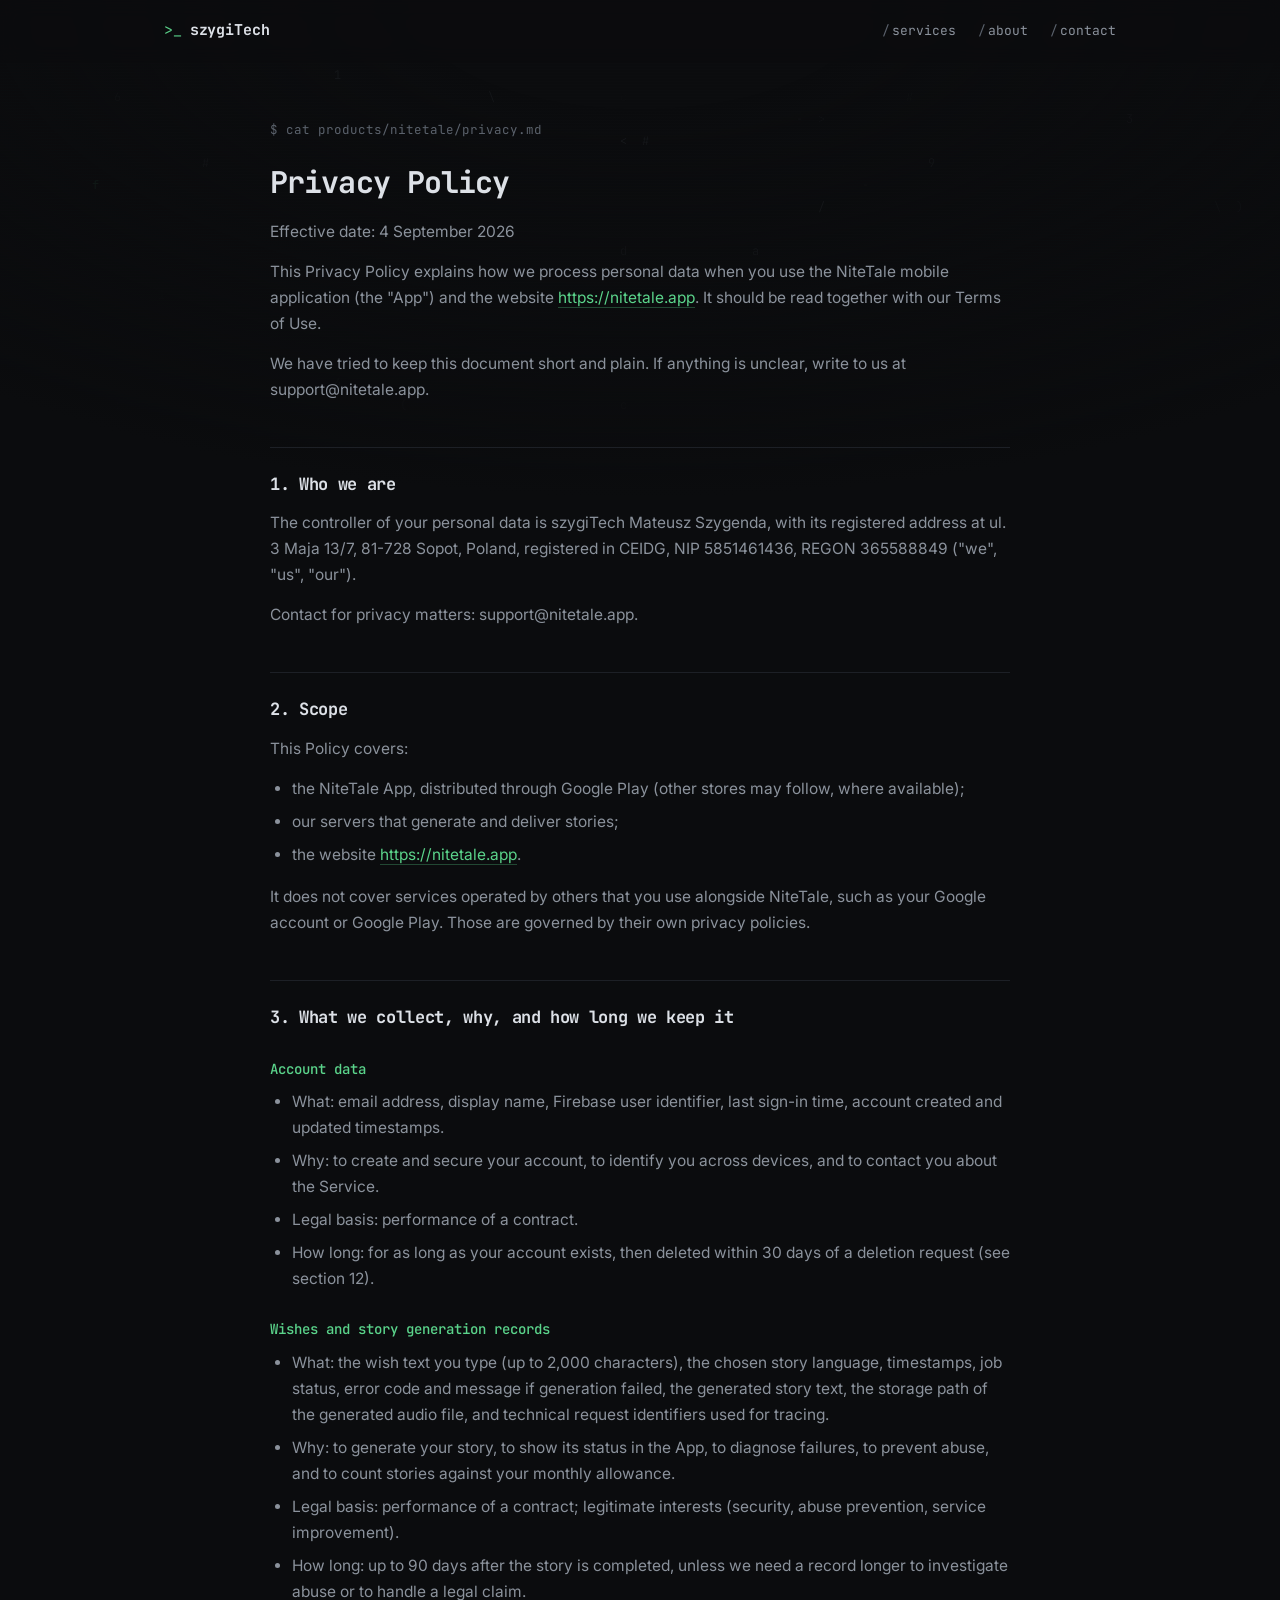
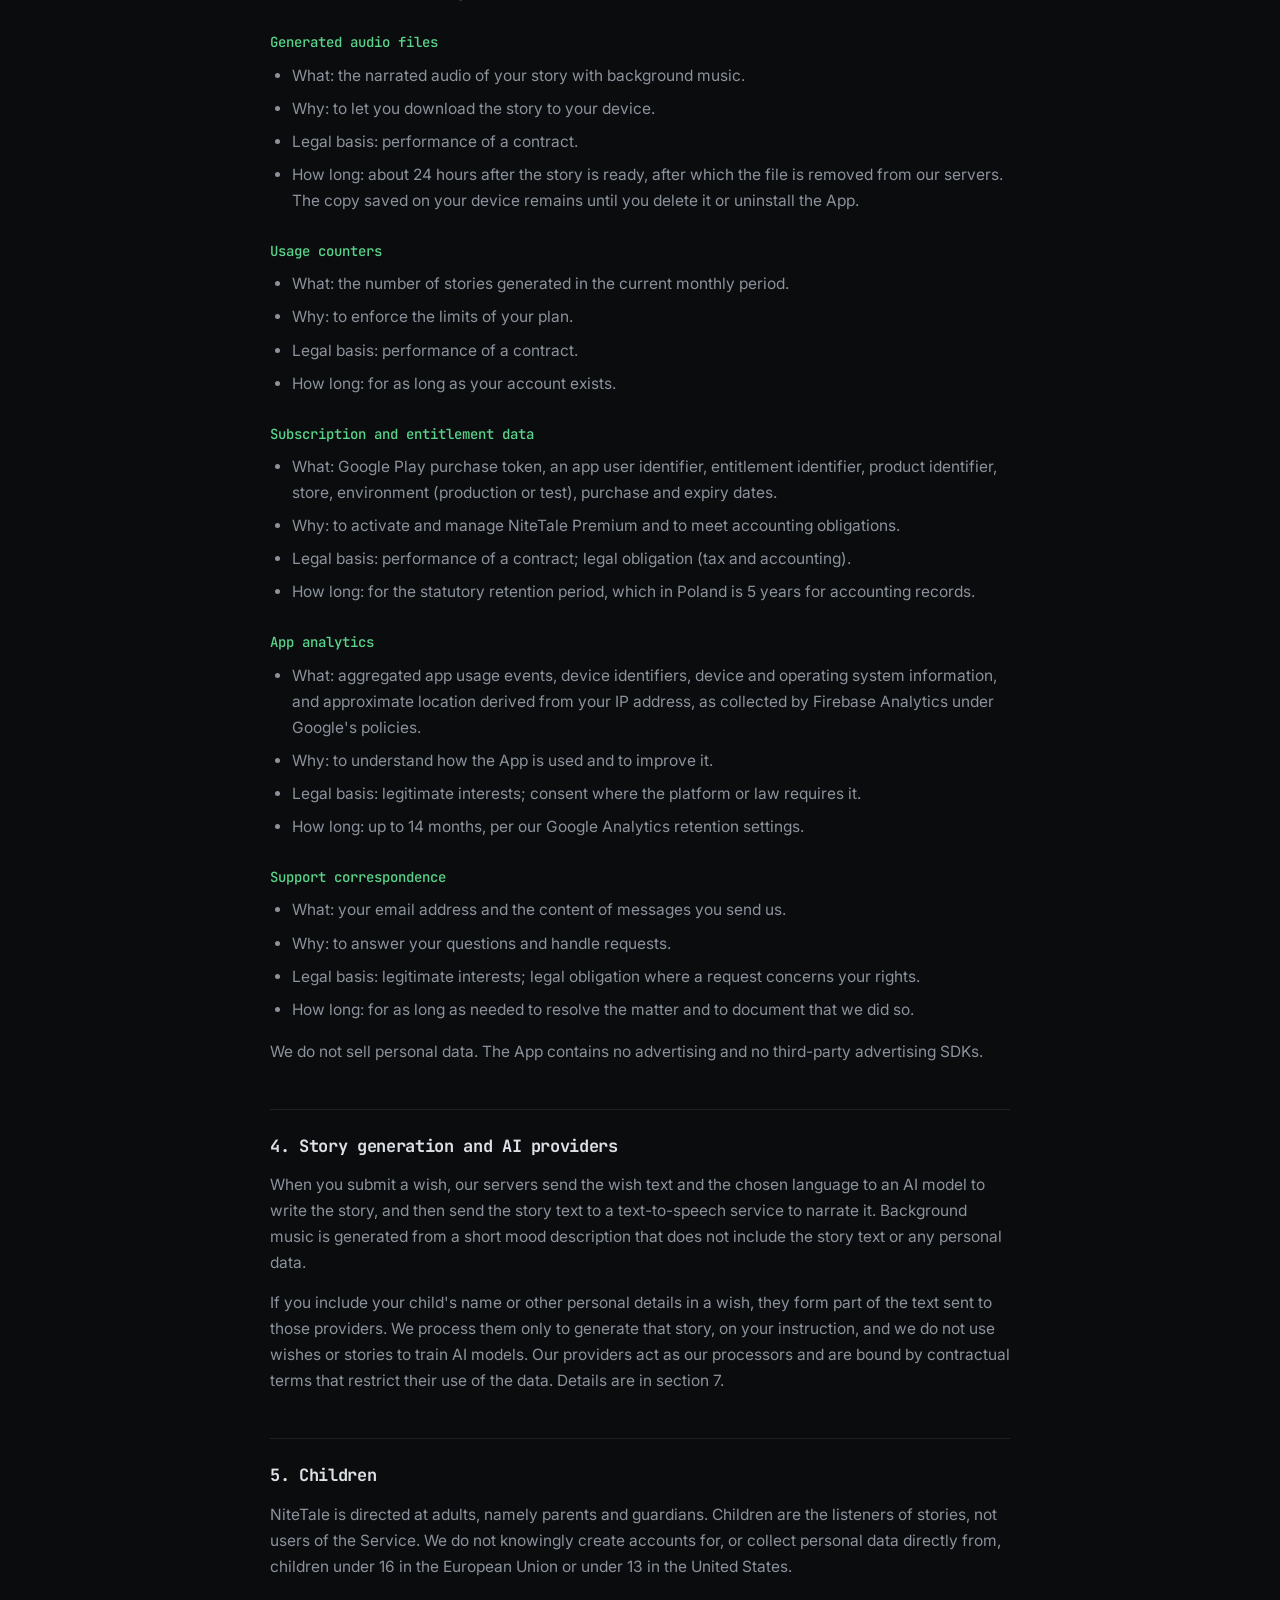
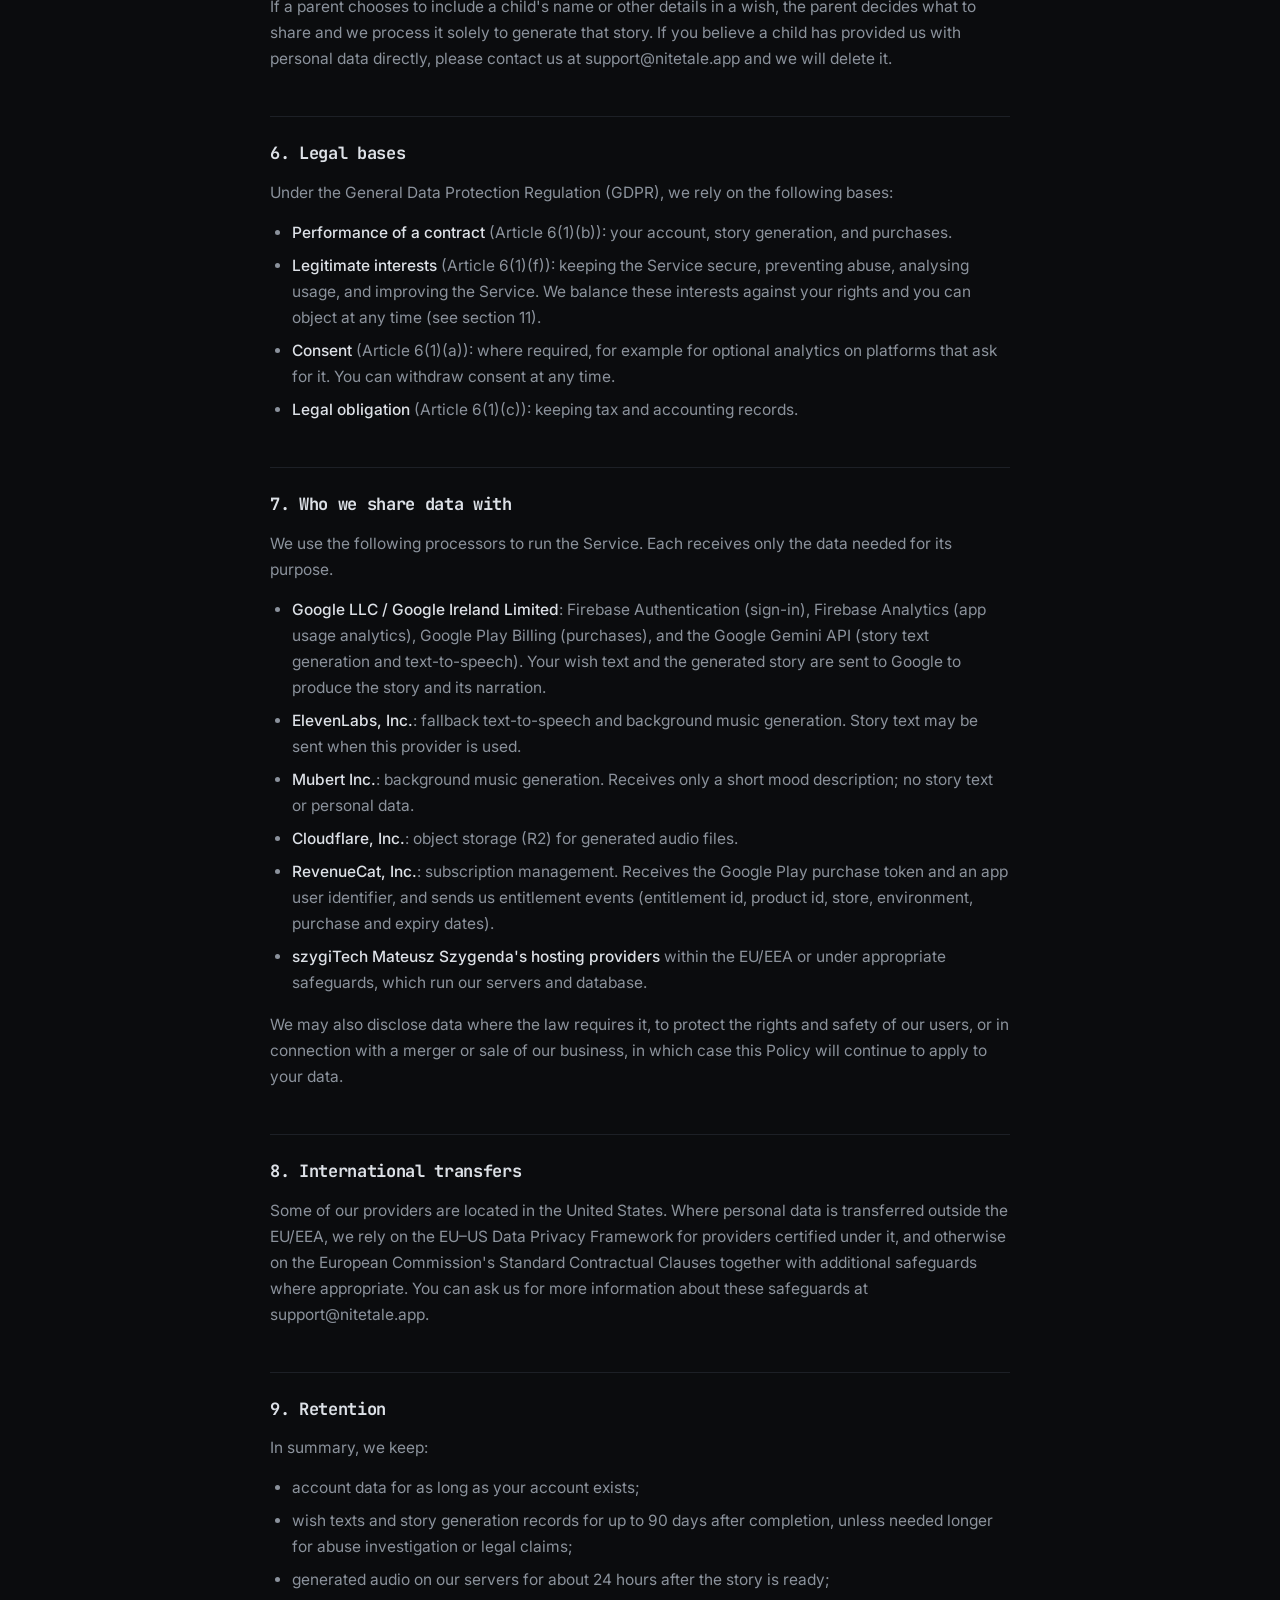
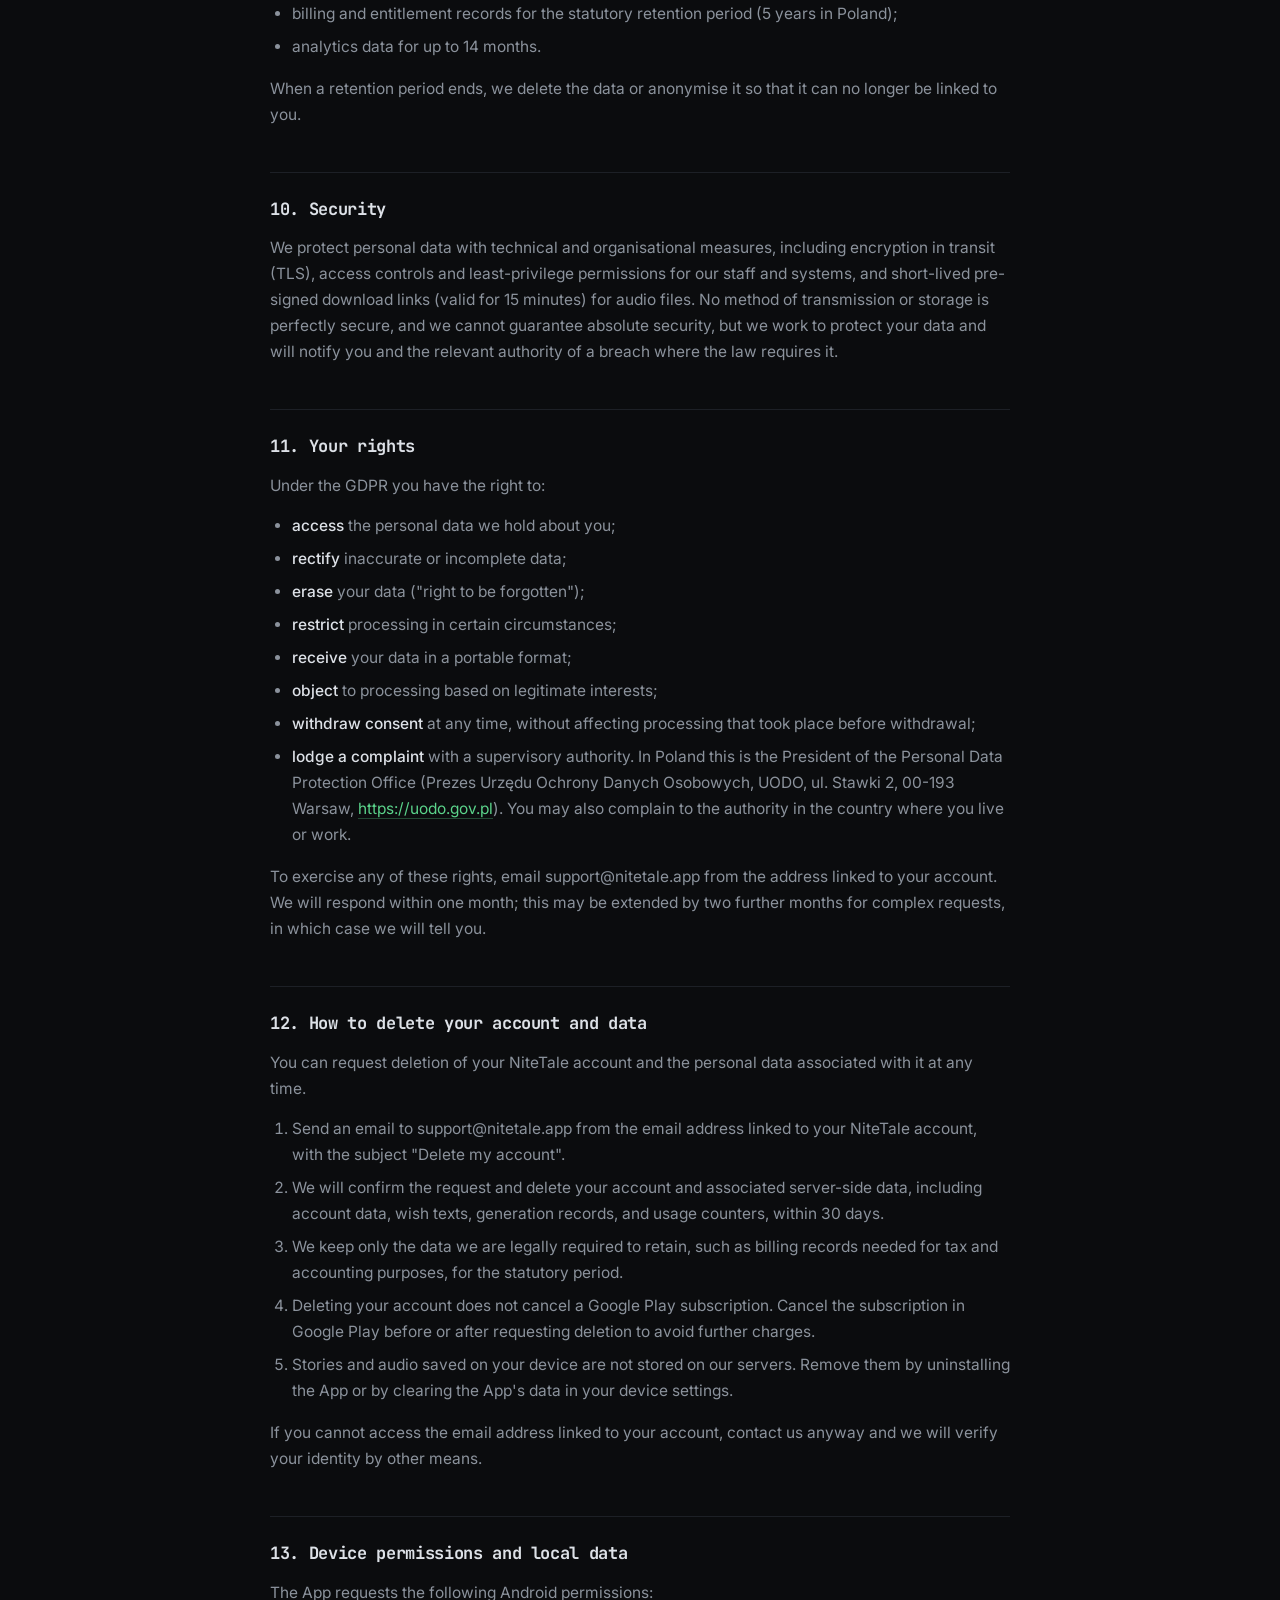
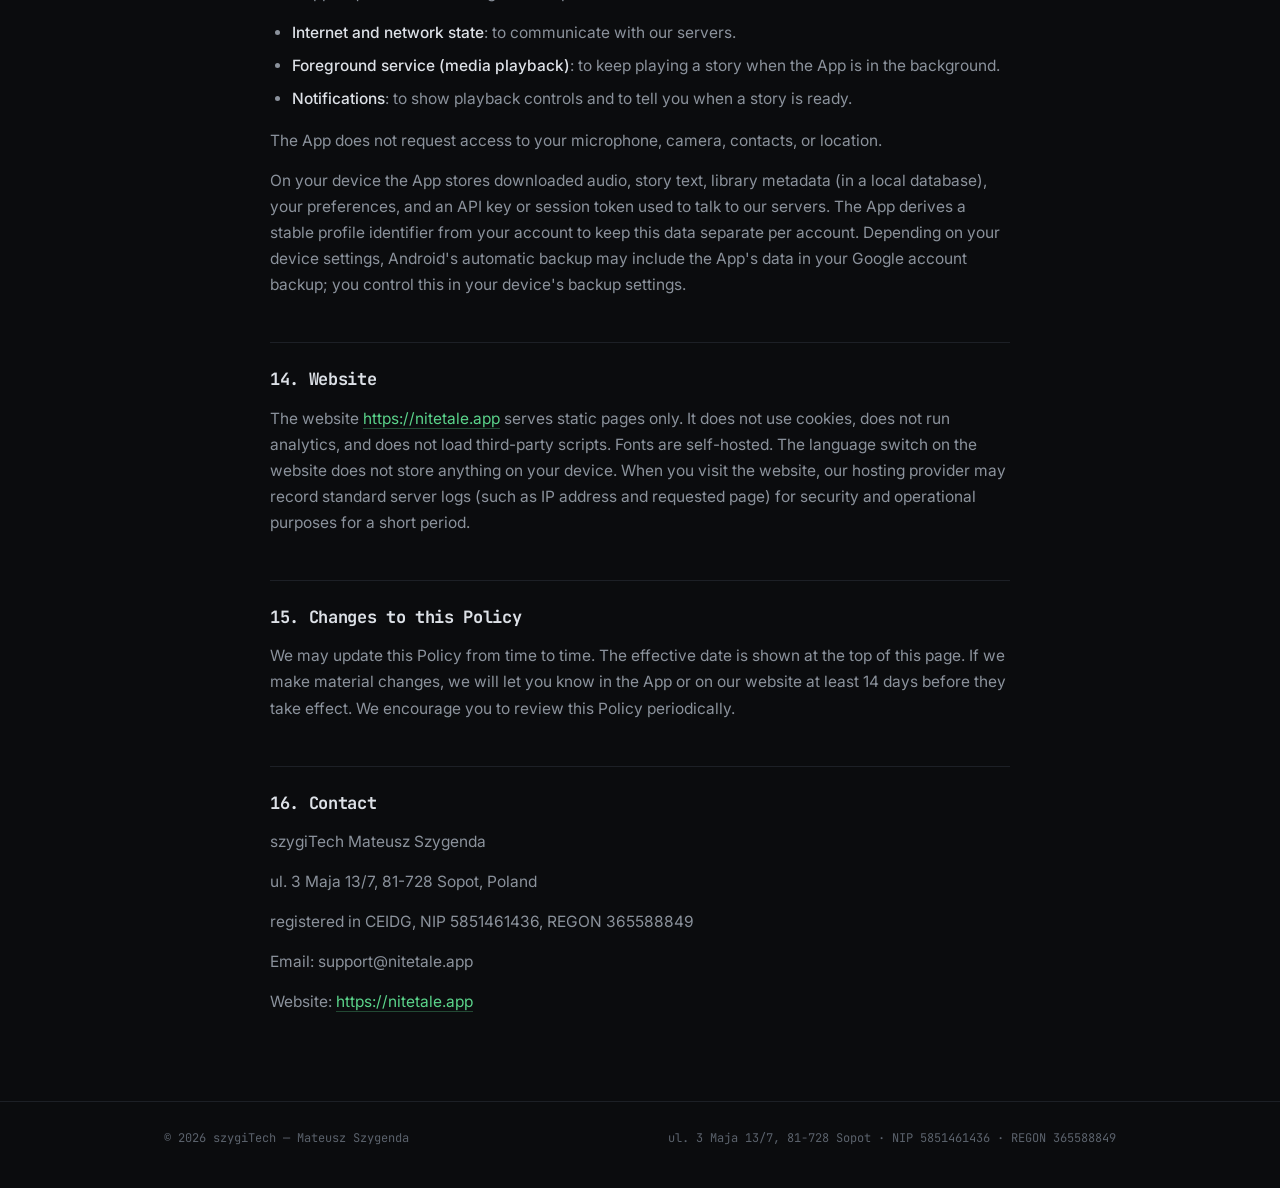
==== products/nitetale/privacy.html @ ff004d7f "Add NiteTale privacy policy page Temporary home for the NiteTale privacy policy while nitetale.app i" ====
<!DOCTYPE html>
<html lang="en">
<head>
<meta charset="utf-8">
<meta name="viewport" content="width=device-width, initial-scale=1">
<title>Privacy Policy — NiteTale</title>
<meta name="description" content="How NiteTale collects, uses, shares, and retains personal data, and how you can exercise your rights or delete your account.">
<meta name="theme-color" content="#0b0c0e">
<meta name="robots" content="noindex">
<link rel="icon" href="data:image/svg+xml,<svg xmlns='http://www.w3.org/2000/svg' viewBox='0 0 100 100'><rect width='100' height='100' rx='20' fill='%230b0c0e'/><text x='24' y='68' font-size='46' font-family='monospace' font-weight='700' fill='%235bd48b'>&gt;_</text></svg>">
<link rel="preconnect" href="https://fonts.googleapis.com">
<link rel="preconnect" href="https://fonts.gstatic.com" crossorigin>
<link href="https://fonts.googleapis.com/css2?family=Inter:wght@400;500;600&family=JetBrains+Mono:wght@400;500;700&display=swap" rel="stylesheet">
<link rel="stylesheet" href="../../assets/style.css">
<style>
  .doc{max-width:74ch;padding:56px 0 72px}
  .doc .lede{font-family:var(--mono);font-size:12.5px;color:var(--dim);margin:0 0 24px}
  .doc h1{font-family:var(--mono);font-size:clamp(24px,3.6vw,30px);letter-spacing:-.03em;margin:0 0 18px;font-weight:700}
  .doc h2{font-family:var(--mono);font-size:17px;letter-spacing:-.02em;font-weight:700;
    margin:44px 0 12px;padding-top:22px;border-top:1px solid var(--line)}
  .doc h3{font-family:var(--mono);font-size:14px;font-weight:500;color:var(--accent);margin:26px 0 8px}
  .doc p{color:var(--muted);margin:0 0 14px}
  .doc ul,.doc ol{color:var(--muted);margin:0 0 16px;padding-left:22px}
  .doc li{margin-bottom:7px}
  .doc strong{color:var(--text);font-weight:500}
  .doc a{color:var(--accent);text-decoration:none;border-bottom:1px solid rgba(91,212,139,.3);word-break:break-word}
  .doc a:hover{border-bottom-color:var(--accent)}
</style>
</head>
<body>

<canvas id="glyphs" aria-hidden="true"></canvas>
<div class="scan" aria-hidden="true"></div>
<div class="fade" aria-hidden="true"></div>

<header id="hdr">
  <div class="wrap bar">
    <a class="logo" href="../../index.html"><i>&gt;_</i>szygiTech</a>
    <nav>
      <a href="../../services/index.html">services</a>
      <a href="../../about/index.html">about</a>
      <a href="../../contact/index.html">contact</a>
    </nav>
  </div>
</header>

<main id="top">
  <section class="wrap doc">
    <p class="lede">$ cat products/nitetale/privacy.md</p>
    <h1>Privacy Policy</h1>
<p>Effective date: 4 September 2026</p>
<p>This Privacy Policy explains how we process personal data when you use the NiteTale mobile application (the "App") and the website <a href="https://nitetale.app">https://nitetale.app</a>. It should be read together with our Terms of Use.</p>
<p>We have tried to keep this document short and plain. If anything is unclear, write to us at support@nitetale.app.</p>
<h2>1. Who we are</h2>
<p>The controller of your personal data is szygiTech Mateusz Szygenda, with its registered address at ul. 3 Maja 13/7, 81-728 Sopot, Poland, registered in CEIDG, NIP 5851461436, REGON 365588849 ("we", "us", "our").</p>
<p>Contact for privacy matters: support@nitetale.app.</p>
<h2>2. Scope</h2>
<p>This Policy covers:</p>
<ul>
  <li>the NiteTale App, distributed through Google Play (other stores may follow, where available);</li>
  <li>our servers that generate and deliver stories;</li>
  <li>the website <a href="https://nitetale.app">https://nitetale.app</a>.</li>
</ul>
<p>It does not cover services operated by others that you use alongside NiteTale, such as your Google account or Google Play. Those are governed by their own privacy policies.</p>
<h2>3. What we collect, why, and how long we keep it</h2>
<h3>Account data</h3>
<ul>
  <li>What: email address, display name, Firebase user identifier, last sign-in time, account created and updated timestamps.</li>
  <li>Why: to create and secure your account, to identify you across devices, and to contact you about the Service.</li>
  <li>Legal basis: performance of a contract.</li>
  <li>How long: for as long as your account exists, then deleted within 30 days of a deletion request (see section 12).</li>
</ul>
<h3>Wishes and story generation records</h3>
<ul>
  <li>What: the wish text you type (up to 2,000 characters), the chosen story language, timestamps, job status, error code and message if generation failed, the generated story text, the storage path of the generated audio file, and technical request identifiers used for tracing.</li>
  <li>Why: to generate your story, to show its status in the App, to diagnose failures, to prevent abuse, and to count stories against your monthly allowance.</li>
  <li>Legal basis: performance of a contract; legitimate interests (security, abuse prevention, service improvement).</li>
  <li>How long: up to 90 days after the story is completed, unless we need a record longer to investigate abuse or to handle a legal claim.</li>
</ul>
<h3>Generated audio files</h3>
<ul>
  <li>What: the narrated audio of your story with background music.</li>
  <li>Why: to let you download the story to your device.</li>
  <li>Legal basis: performance of a contract.</li>
  <li>How long: about 24 hours after the story is ready, after which the file is removed from our servers. The copy saved on your device remains until you delete it or uninstall the App.</li>
</ul>
<h3>Usage counters</h3>
<ul>
  <li>What: the number of stories generated in the current monthly period.</li>
  <li>Why: to enforce the limits of your plan.</li>
  <li>Legal basis: performance of a contract.</li>
  <li>How long: for as long as your account exists.</li>
</ul>
<h3>Subscription and entitlement data</h3>
<ul>
  <li>What: Google Play purchase token, an app user identifier, entitlement identifier, product identifier, store, environment (production or test), purchase and expiry dates.</li>
  <li>Why: to activate and manage NiteTale Premium and to meet accounting obligations.</li>
  <li>Legal basis: performance of a contract; legal obligation (tax and accounting).</li>
  <li>How long: for the statutory retention period, which in Poland is 5 years for accounting records.</li>
</ul>
<h3>App analytics</h3>
<ul>
  <li>What: aggregated app usage events, device identifiers, device and operating system information, and approximate location derived from your IP address, as collected by Firebase Analytics under Google's policies.</li>
  <li>Why: to understand how the App is used and to improve it.</li>
  <li>Legal basis: legitimate interests; consent where the platform or law requires it.</li>
  <li>How long: up to 14 months, per our Google Analytics retention settings.</li>
</ul>
<h3>Support correspondence</h3>
<ul>
  <li>What: your email address and the content of messages you send us.</li>
  <li>Why: to answer your questions and handle requests.</li>
  <li>Legal basis: legitimate interests; legal obligation where a request concerns your rights.</li>
  <li>How long: for as long as needed to resolve the matter and to document that we did so.</li>
</ul>
<p>We do not sell personal data. The App contains no advertising and no third-party advertising SDKs.</p>
<h2>4. Story generation and AI providers</h2>
<p>When you submit a wish, our servers send the wish text and the chosen language to an AI model to write the story, and then send the story text to a text-to-speech service to narrate it. Background music is generated from a short mood description that does not include the story text or any personal data.</p>
<p>If you include your child's name or other personal details in a wish, they form part of the text sent to those providers. We process them only to generate that story, on your instruction, and we do not use wishes or stories to train AI models. Our providers act as our processors and are bound by contractual terms that restrict their use of the data. Details are in section 7.</p>
<h2>5. Children</h2>
<p>NiteTale is directed at adults, namely parents and guardians. Children are the listeners of stories, not users of the Service. We do not knowingly create accounts for, or collect personal data directly from, children under 16 in the European Union or under 13 in the United States.</p>
<p>If a parent chooses to include a child's name or other details in a wish, the parent decides what to share and we process it solely to generate that story. If you believe a child has provided us with personal data directly, please contact us at support@nitetale.app and we will delete it.</p>
<h2>6. Legal bases</h2>
<p>Under the General Data Protection Regulation (GDPR), we rely on the following bases:</p>
<ul>
  <li><strong>Performance of a contract</strong> (Article 6(1)(b)): your account, story generation, and purchases.</li>
  <li><strong>Legitimate interests</strong> (Article 6(1)(f)): keeping the Service secure, preventing abuse, analysing usage, and improving the Service. We balance these interests against your rights and you can object at any time (see section 11).</li>
  <li><strong>Consent</strong> (Article 6(1)(a)): where required, for example for optional analytics on platforms that ask for it. You can withdraw consent at any time.</li>
  <li><strong>Legal obligation</strong> (Article 6(1)(c)): keeping tax and accounting records.</li>
</ul>
<h2>7. Who we share data with</h2>
<p>We use the following processors to run the Service. Each receives only the data needed for its purpose.</p>
<ul>
  <li><strong>Google LLC / Google Ireland Limited</strong>: Firebase Authentication (sign-in), Firebase Analytics (app usage analytics), Google Play Billing (purchases), and the Google Gemini API (story text generation and text-to-speech). Your wish text and the generated story are sent to Google to produce the story and its narration.</li>
  <li><strong>ElevenLabs, Inc.</strong>: fallback text-to-speech and background music generation. Story text may be sent when this provider is used.</li>
  <li><strong>Mubert Inc.</strong>: background music generation. Receives only a short mood description; no story text or personal data.</li>
  <li><strong>Cloudflare, Inc.</strong>: object storage (R2) for generated audio files.</li>
  <li><strong>RevenueCat, Inc.</strong>: subscription management. Receives the Google Play purchase token and an app user identifier, and sends us entitlement events (entitlement id, product id, store, environment, purchase and expiry dates).</li>
  <li><strong>szygiTech Mateusz Szygenda's hosting providers</strong> within the EU/EEA or under appropriate safeguards, which run our servers and database.</li>
</ul>
<p>We may also disclose data where the law requires it, to protect the rights and safety of our users, or in connection with a merger or sale of our business, in which case this Policy will continue to apply to your data.</p>
<h2>8. International transfers</h2>
<p>Some of our providers are located in the United States. Where personal data is transferred outside the EU/EEA, we rely on the EU–US Data Privacy Framework for providers certified under it, and otherwise on the European Commission's Standard Contractual Clauses together with additional safeguards where appropriate. You can ask us for more information about these safeguards at support@nitetale.app.</p>
<h2>9. Retention</h2>
<p>In summary, we keep:</p>
<ul>
  <li>account data for as long as your account exists;</li>
  <li>wish texts and story generation records for up to 90 days after completion, unless needed longer for abuse investigation or legal claims;</li>
  <li>generated audio on our servers for about 24 hours after the story is ready;</li>
  <li>billing and entitlement records for the statutory retention period (5 years in Poland);</li>
  <li>analytics data for up to 14 months.</li>
</ul>
<p>When a retention period ends, we delete the data or anonymise it so that it can no longer be linked to you.</p>
<h2>10. Security</h2>
<p>We protect personal data with technical and organisational measures, including encryption in transit (TLS), access controls and least-privilege permissions for our staff and systems, and short-lived pre-signed download links (valid for 15 minutes) for audio files. No method of transmission or storage is perfectly secure, and we cannot guarantee absolute security, but we work to protect your data and will notify you and the relevant authority of a breach where the law requires it.</p>
<h2>11. Your rights</h2>
<p>Under the GDPR you have the right to:</p>
<ul>
  <li><strong>access</strong> the personal data we hold about you;</li>
  <li><strong>rectify</strong> inaccurate or incomplete data;</li>
  <li><strong>erase</strong> your data ("right to be forgotten");</li>
  <li><strong>restrict</strong> processing in certain circumstances;</li>
  <li><strong>receive</strong> your data in a portable format;</li>
  <li><strong>object</strong> to processing based on legitimate interests;</li>
  <li><strong>withdraw consent</strong> at any time, without affecting processing that took place before withdrawal;</li>
  <li><strong>lodge a complaint</strong> with a supervisory authority. In Poland this is the President of the Personal Data Protection Office (Prezes Urzędu Ochrony Danych Osobowych, UODO, ul. Stawki 2, 00-193 Warsaw, <a href="https://uodo.gov.pl">https://uodo.gov.pl</a>). You may also complain to the authority in the country where you live or work.</li>
</ul>
<p>To exercise any of these rights, email support@nitetale.app from the address linked to your account. We will respond within one month; this may be extended by two further months for complex requests, in which case we will tell you.</p>
<h2>12. How to delete your account and data</h2>
<p>You can request deletion of your NiteTale account and the personal data associated with it at any time.</p>
<ol>
  <li>Send an email to support@nitetale.app from the email address linked to your NiteTale account, with the subject "Delete my account".</li>
  <li>We will confirm the request and delete your account and associated server-side data, including account data, wish texts, generation records, and usage counters, within 30 days.</li>
  <li>We keep only the data we are legally required to retain, such as billing records needed for tax and accounting purposes, for the statutory period.</li>
  <li>Deleting your account does not cancel a Google Play subscription. Cancel the subscription in Google Play before or after requesting deletion to avoid further charges.</li>
  <li>Stories and audio saved on your device are not stored on our servers. Remove them by uninstalling the App or by clearing the App's data in your device settings.</li>
</ol>
<p>If you cannot access the email address linked to your account, contact us anyway and we will verify your identity by other means.</p>
<h2>13. Device permissions and local data</h2>
<p>The App requests the following Android permissions:</p>
<ul>
  <li><strong>Internet and network state</strong>: to communicate with our servers.</li>
  <li><strong>Foreground service (media playback)</strong>: to keep playing a story when the App is in the background.</li>
  <li><strong>Notifications</strong>: to show playback controls and to tell you when a story is ready.</li>
</ul>
<p>The App does not request access to your microphone, camera, contacts, or location.</p>
<p>On your device the App stores downloaded audio, story text, library metadata (in a local database), your preferences, and an API key or session token used to talk to our servers. The App derives a stable profile identifier from your account to keep this data separate per account. Depending on your device settings, Android's automatic backup may include the App's data in your Google account backup; you control this in your device's backup settings.</p>
<h2>14. Website</h2>
<p>The website <a href="https://nitetale.app">https://nitetale.app</a> serves static pages only. It does not use cookies, does not run analytics, and does not load third-party scripts. Fonts are self-hosted. The language switch on the website does not store anything on your device. When you visit the website, our hosting provider may record standard server logs (such as IP address and requested page) for security and operational purposes for a short period.</p>
<h2>15. Changes to this Policy</h2>
<p>We may update this Policy from time to time. The effective date is shown at the top of this page. If we make material changes, we will let you know in the App or on our website at least 14 days before they take effect. We encourage you to review this Policy periodically.</p>
<h2>16. Contact</h2>
<p>szygiTech Mateusz Szygenda</p>
<p>ul. 3 Maja 13/7, 81-728 Sopot, Poland</p>
<p>registered in CEIDG, NIP 5851461436, REGON 365588849</p>
<p>Email: support@nitetale.app</p>
<p>Website: <a href="https://nitetale.app">https://nitetale.app</a></p>
  </section>
</main>

<footer>
  <div class="wrap foot">
    <p>© <span id="yr">2026</span> szygiTech — Mateusz Szygenda</p>
    <p>ul. 3 Maja 13/7, 81-728 Sopot · NIP 5851461436 · REGON 365588849</p>
  </div>
</footer>

<script src="../../assets/app.js"></script>
</body>
</html>
---- assets/style.css ----
:root{
  --bg:#0b0c0e;
  --surface:#0f1114;
  --surface2:#131519;
  --line:#1d2026;
  --line2:#262a31;
  --text:#dde1e7;
  --muted:#8b929c;
  --dim:#5b626c;
  --accent:#5bd48b;
  --accent-dim:rgba(91,212,139,.16);
  --mono:"JetBrains Mono",ui-monospace,SFMono-Regular,Menlo,Consolas,monospace;
  --sans:"Inter",-apple-system,BlinkMacSystemFont,"Segoe UI",Roboto,Helvetica,Arial,sans-serif;
  --maxw:1000px;
  --r:10px;
}
*{box-sizing:border-box}
html{scroll-behavior:smooth}
body{
  margin:0;background:var(--bg);color:var(--text);
  font-family:var(--sans);font-size:15.5px;line-height:1.68;
  -webkit-font-smoothing:antialiased;overflow-x:hidden;
}
::selection{background:var(--accent-dim);color:#fff}

/* ---------------- background ---------------- */
#glyphs{position:fixed;inset:0;width:100%;height:100%;z-index:0;pointer-events:none;opacity:.9}
.scan{
  position:fixed;inset:0;z-index:0;pointer-events:none;opacity:.5;
  background:repeating-linear-gradient(180deg,rgba(255,255,255,.014) 0 1px,transparent 1px 3px);
  animation:scan 9s linear infinite;
}
@keyframes scan{to{transform:translateY(3px)}}
.fade{
  position:fixed;inset:0;z-index:0;pointer-events:none;
  background:radial-gradient(90% 60% at 50% 0%,transparent 20%,var(--bg) 92%);
}

.wrap{position:relative;z-index:1;max-width:var(--maxw);margin:0 auto;padding:0 24px}

/* ---------------- header ---------------- */
header{position:sticky;top:0;z-index:20;background:rgba(11,12,14,.82);backdrop-filter:blur(10px);
  border-bottom:1px solid transparent;transition:border-color .25s}
header.stuck{border-bottom-color:var(--line)}
.bar{display:flex;align-items:center;justify-content:space-between;height:62px;gap:16px}
.logo{font-family:var(--mono);font-size:15px;font-weight:700;letter-spacing:-.01em;
  text-decoration:none;color:var(--text);display:flex;align-items:center;gap:8px}
.logo i{color:var(--accent);font-style:normal;font-weight:400}
nav{display:flex;gap:22px;font-family:var(--mono);font-size:13px}
nav a{color:var(--muted);text-decoration:none;transition:color .18s}
nav a::before{content:"/";color:var(--dim);margin-right:2px}
nav a:hover{color:var(--text)}
nav a[aria-current="page"]{color:var(--text)}
nav a[aria-current="page"]::before{color:var(--accent)}
@media(max-width:680px){
  .bar{height:auto;padding:12px 0;flex-direction:column;align-items:flex-start;gap:8px}
  nav{gap:16px;font-size:12.5px}
}

/* ---------------- hero ---------------- */
.hero{display:grid;grid-template-columns:1fr 1fr;gap:48px;align-items:center;padding:86px 0 76px}
@media(max-width:880px){.hero{grid-template-columns:1fr;gap:38px;padding:60px 0 56px}}
.kicker{font-family:var(--mono);font-size:12.5px;color:var(--dim);letter-spacing:.06em;margin:0 0 18px}
.kicker b{color:var(--accent);font-weight:400}
h1{font-family:var(--mono);font-size:clamp(28px,4.4vw,40px);line-height:1.22;letter-spacing:-.03em;
  font-weight:700;margin:0 0 18px}
h1 .m{color:var(--dim);font-weight:400}
.lead{color:var(--muted);margin:0 0 30px;max-width:46ch}
.cta{display:flex;flex-wrap:wrap;gap:10px;font-family:var(--mono);font-size:13.5px}
.btn{display:inline-flex;align-items:center;gap:8px;padding:11px 17px;border-radius:8px;
  text-decoration:none;border:1px solid var(--line2);color:var(--text);background:var(--surface2);
  transition:border-color .2s,background .2s,color .2s}
.btn:hover{border-color:var(--dim);background:#171a1f}
.btn.key{border-color:rgba(91,212,139,.35);color:var(--accent)}
.btn.key:hover{background:var(--accent-dim);border-color:rgba(91,212,139,.55)}

/* ---------------- terminal ---------------- */
.term{border:1px solid var(--line);border-radius:var(--r);background:var(--surface);
  box-shadow:0 20px 50px -30px rgba(0,0,0,.9);overflow:hidden}
.term .tb{display:flex;align-items:center;gap:7px;padding:11px 14px;border-bottom:1px solid var(--line);
  background:var(--surface2)}
.term .tb i{width:9px;height:9px;border-radius:50%;background:#2a2f36;display:block}
.term .tb span{font-family:var(--mono);font-size:11.5px;color:var(--dim);margin-left:8px}
.term .body{padding:18px 18px 20px;font-family:var(--mono);font-size:13.2px;line-height:1.95;min-height:212px}
.term .body .l{white-space:pre-wrap;word-break:break-word}
.term .ps{color:var(--accent)}
.term .cmd{color:var(--text)}
.term .out{color:var(--muted)}
.term .out::before{content:"  "}
.caret{display:inline-block;width:7px;height:14px;background:var(--accent);vertical-align:-2px;
  margin-left:2px;animation:blink 1.1s step-end infinite}
@keyframes blink{50%{opacity:0}}

/* ---------------- sections ---------------- */
section{padding:64px 0;border-top:1px solid var(--line)}
section:first-of-type{border-top:0}
.page{padding-top:76px}
@media(max-width:880px){.page{padding-top:52px}}
/* sticky header is 62px tall - keep anchored sections clear of it */
[id]{scroll-margin-top:84px}
.shead{font-family:var(--mono);font-size:13px;color:var(--dim);margin:0 0 8px}
.shead b{color:var(--accent);font-weight:400;margin-right:8px}
.shead span{color:var(--text);font-weight:500}
h2{font-family:var(--mono);font-size:clamp(20px,3vw,25px);letter-spacing:-.025em;margin:0 0 12px;font-weight:700}
.sub{color:var(--muted);max-width:60ch;margin:0 0 34px}

.rows{border:1px solid var(--line);border-radius:var(--r);overflow:hidden;background:var(--surface)}
.row{display:grid;grid-template-columns:52px 1fr;gap:0 18px;padding:22px 22px;border-bottom:1px solid var(--line);
  transition:background .2s}
.row:last-child{border-bottom:0}
.row:hover{background:var(--surface2)}
.row .n{font-family:var(--mono);font-size:12.5px;color:var(--dim);padding-top:3px}
.row h3{font-family:var(--mono);font-size:15px;margin:0 0 6px;font-weight:500;letter-spacing:-.01em}
.row:hover h3{color:var(--accent)}
.row p{margin:0;color:var(--muted);font-size:14.6px;max-width:62ch}


.split{display:grid;grid-template-columns:1.15fr .85fr;gap:44px;align-items:start}
@media(max-width:820px){.split{grid-template-columns:1fr;gap:30px}}
.meta{border:1px solid var(--line);border-radius:var(--r);background:var(--surface);
  font-family:var(--mono);font-size:12.8px}
.meta div{display:flex;justify-content:space-between;gap:16px;padding:13px 18px;border-bottom:1px solid var(--line)}
.meta div:last-child{border-bottom:0}
.meta i{color:var(--dim);font-style:normal}
.meta b{font-weight:400;text-align:right;color:var(--text)}

/* ---------------- contact ---------------- */
.contact .box{border:1px solid var(--line);border-radius:var(--r);background:var(--surface);
  padding:34px 30px;text-align:center}
.mail{font-family:var(--mono);font-size:clamp(17px,3.2vw,23px);color:var(--text);text-decoration:none;
  letter-spacing:-.015em;display:inline-block;margin:4px 0 10px;
  border-bottom:1px solid var(--line2);padding-bottom:4px;transition:color .2s,border-color .2s}
.mail:hover{color:var(--accent);border-color:rgba(91,212,139,.5)}
.contact p.note{font-family:var(--mono);font-size:12.5px;color:var(--dim);margin:0}

footer{border-top:1px solid var(--line);padding:26px 0 40px}
.foot{display:flex;flex-wrap:wrap;gap:8px 24px;justify-content:space-between;
  font-family:var(--mono);font-size:12px;color:var(--dim)}
.foot p{margin:0}

.reveal{opacity:0;transform:translateY(12px);transition:opacity .6s ease,transform .6s ease}
.reveal.in{opacity:1;transform:none}

@media (prefers-reduced-motion:reduce){
  *{animation:none!important;transition:none!important}
  .reveal{opacity:1;transform:none}
  html{scroll-behavior:auto}
}
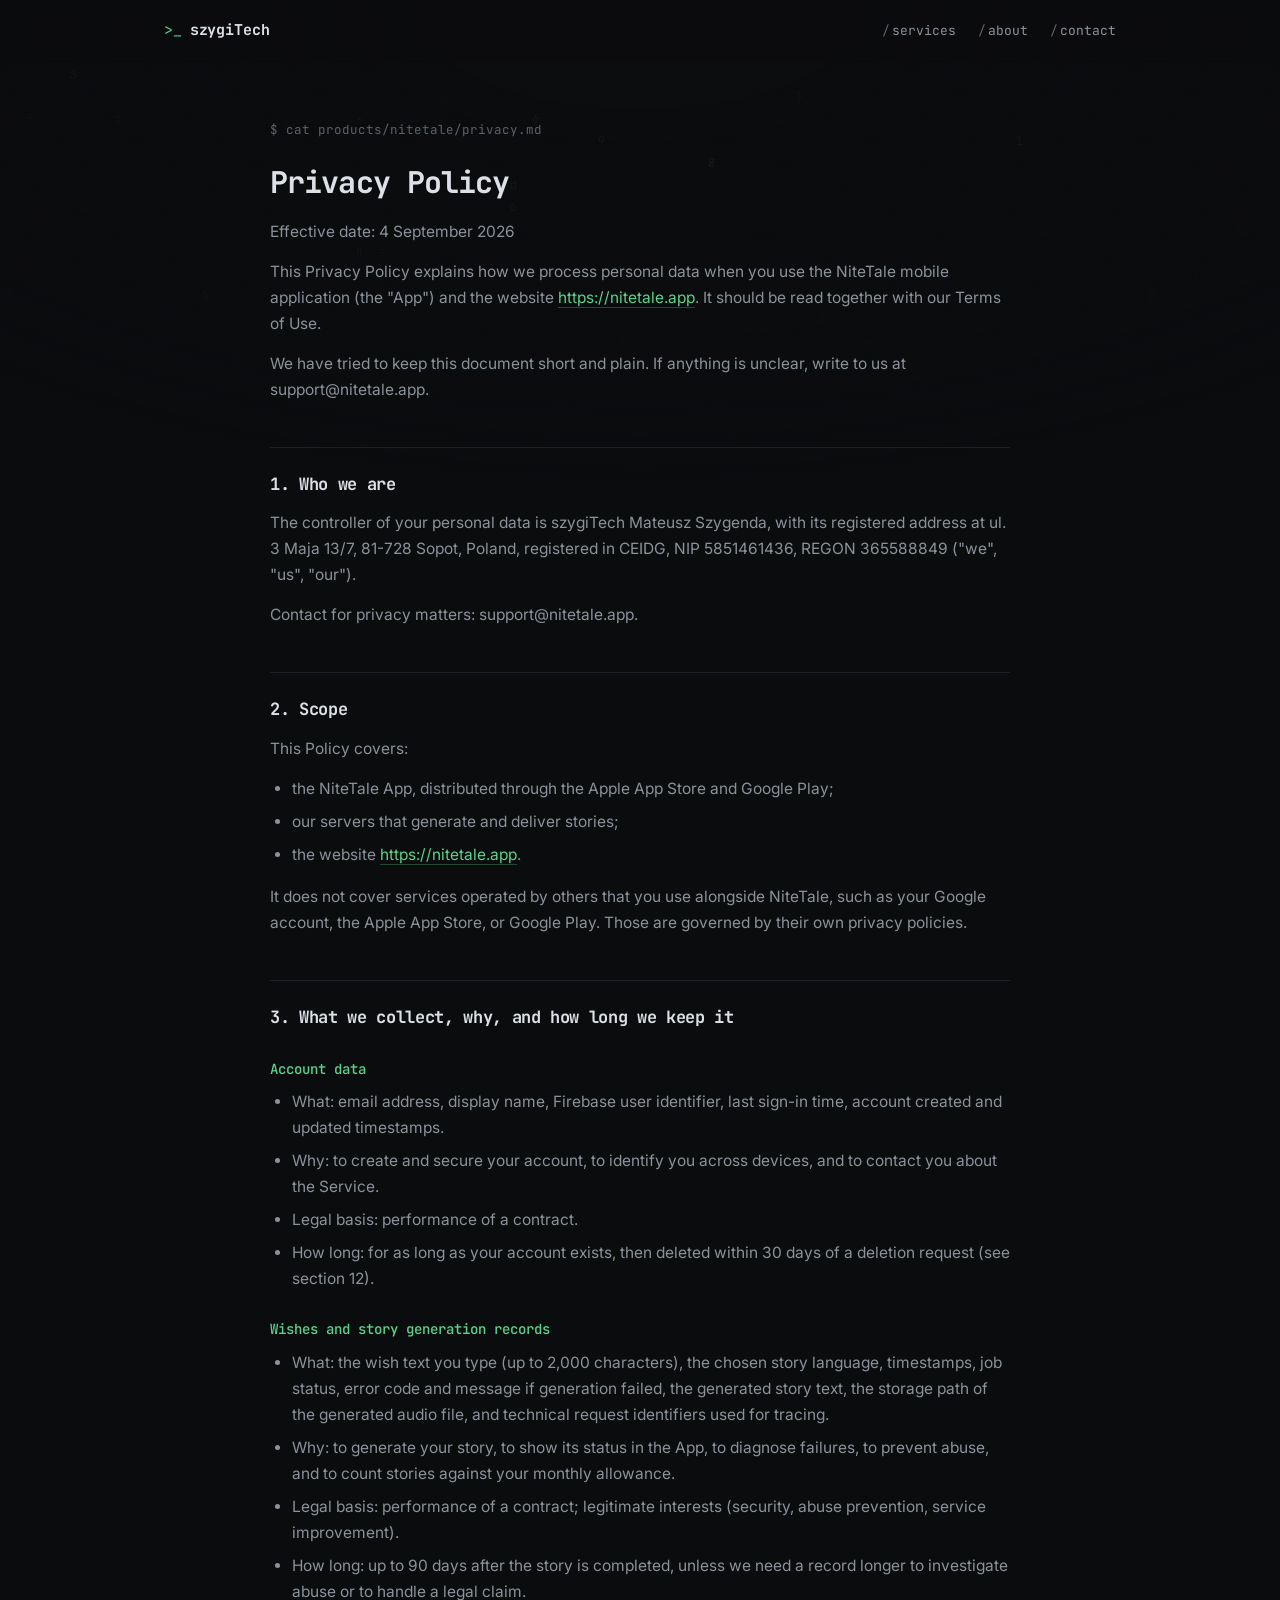
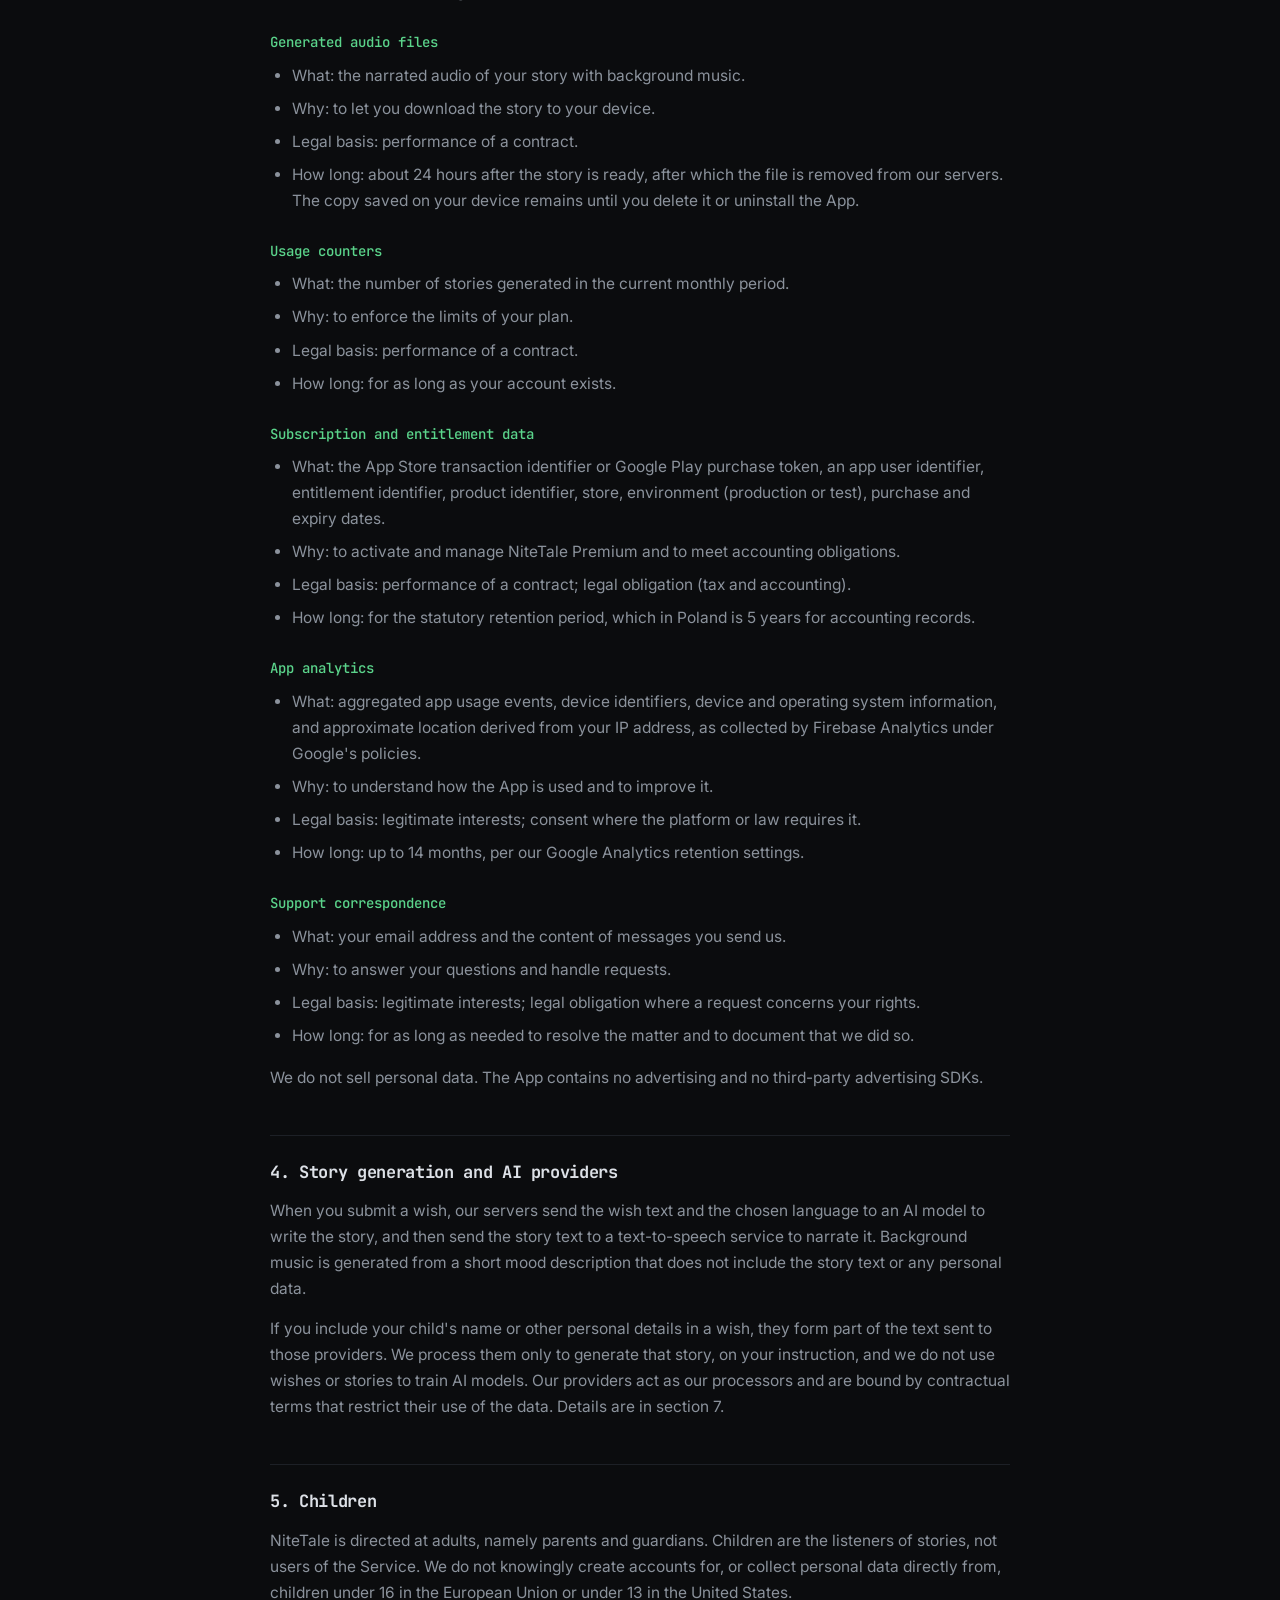
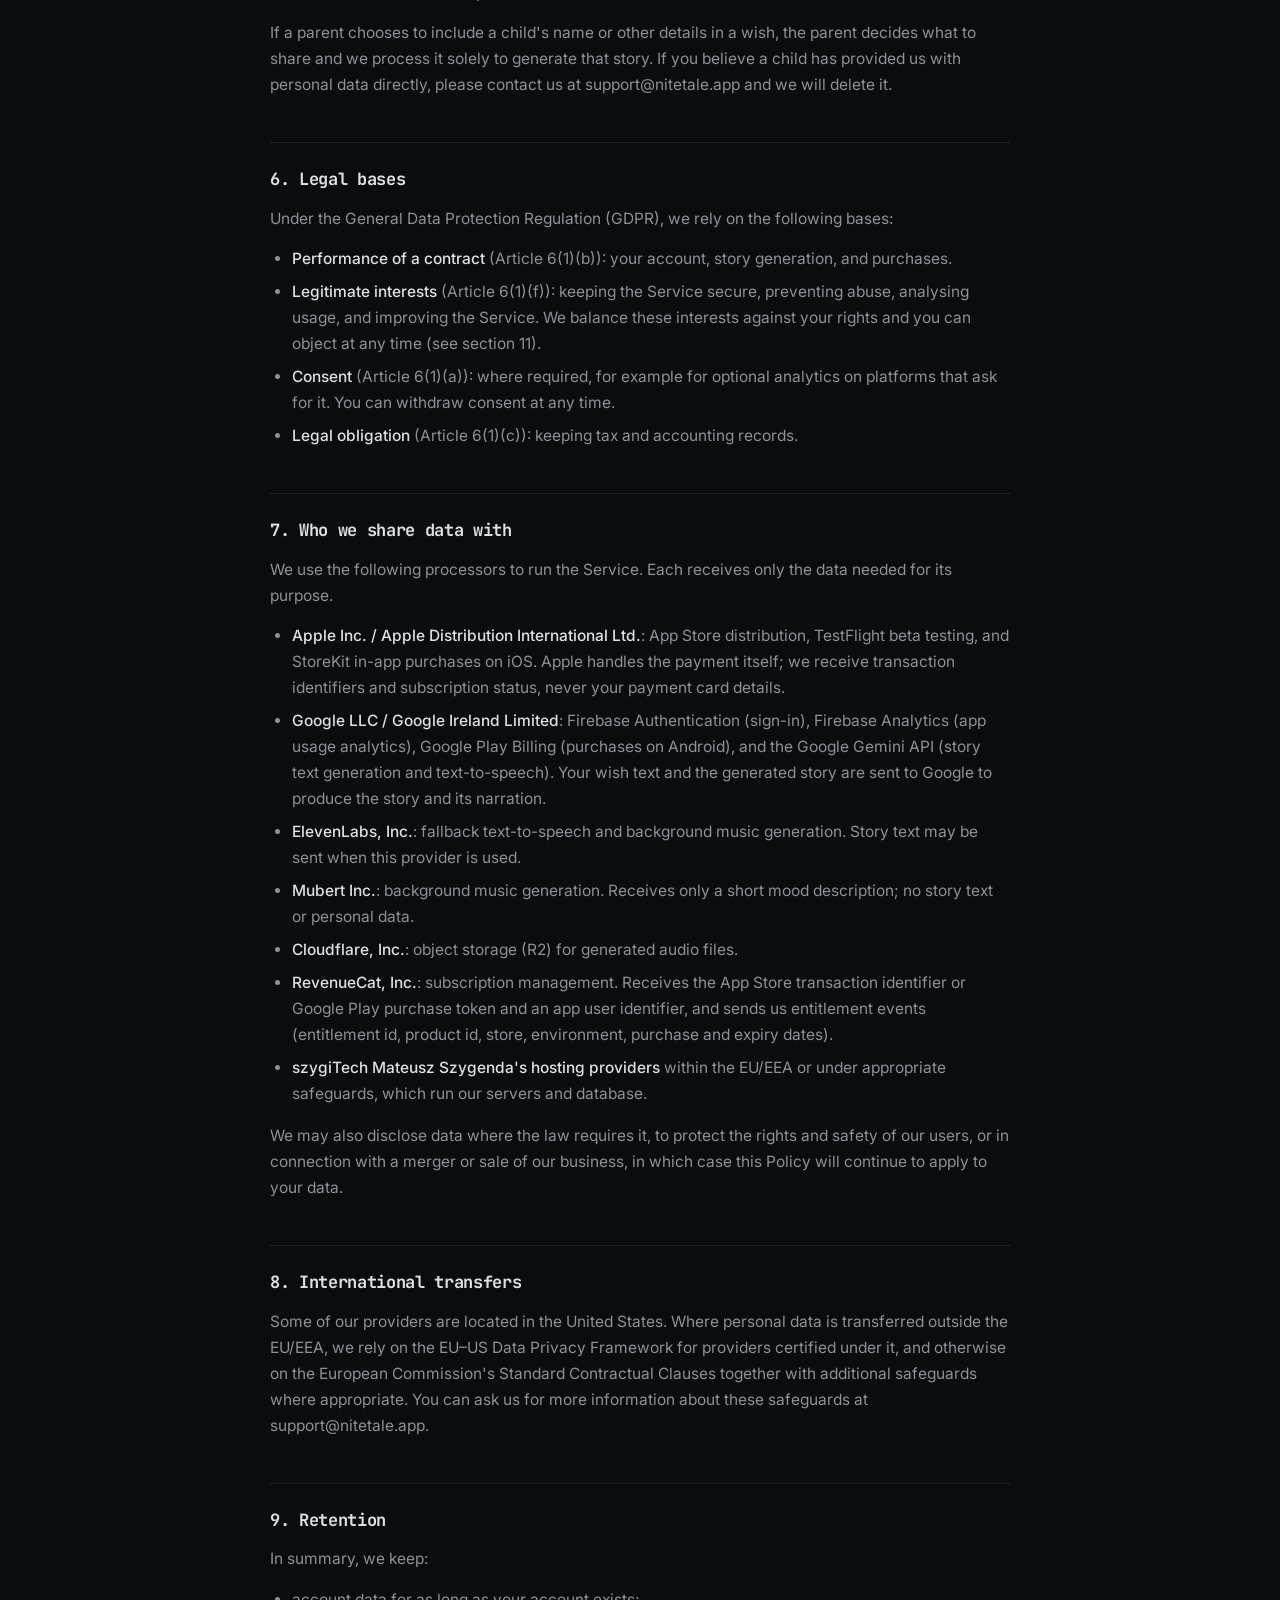
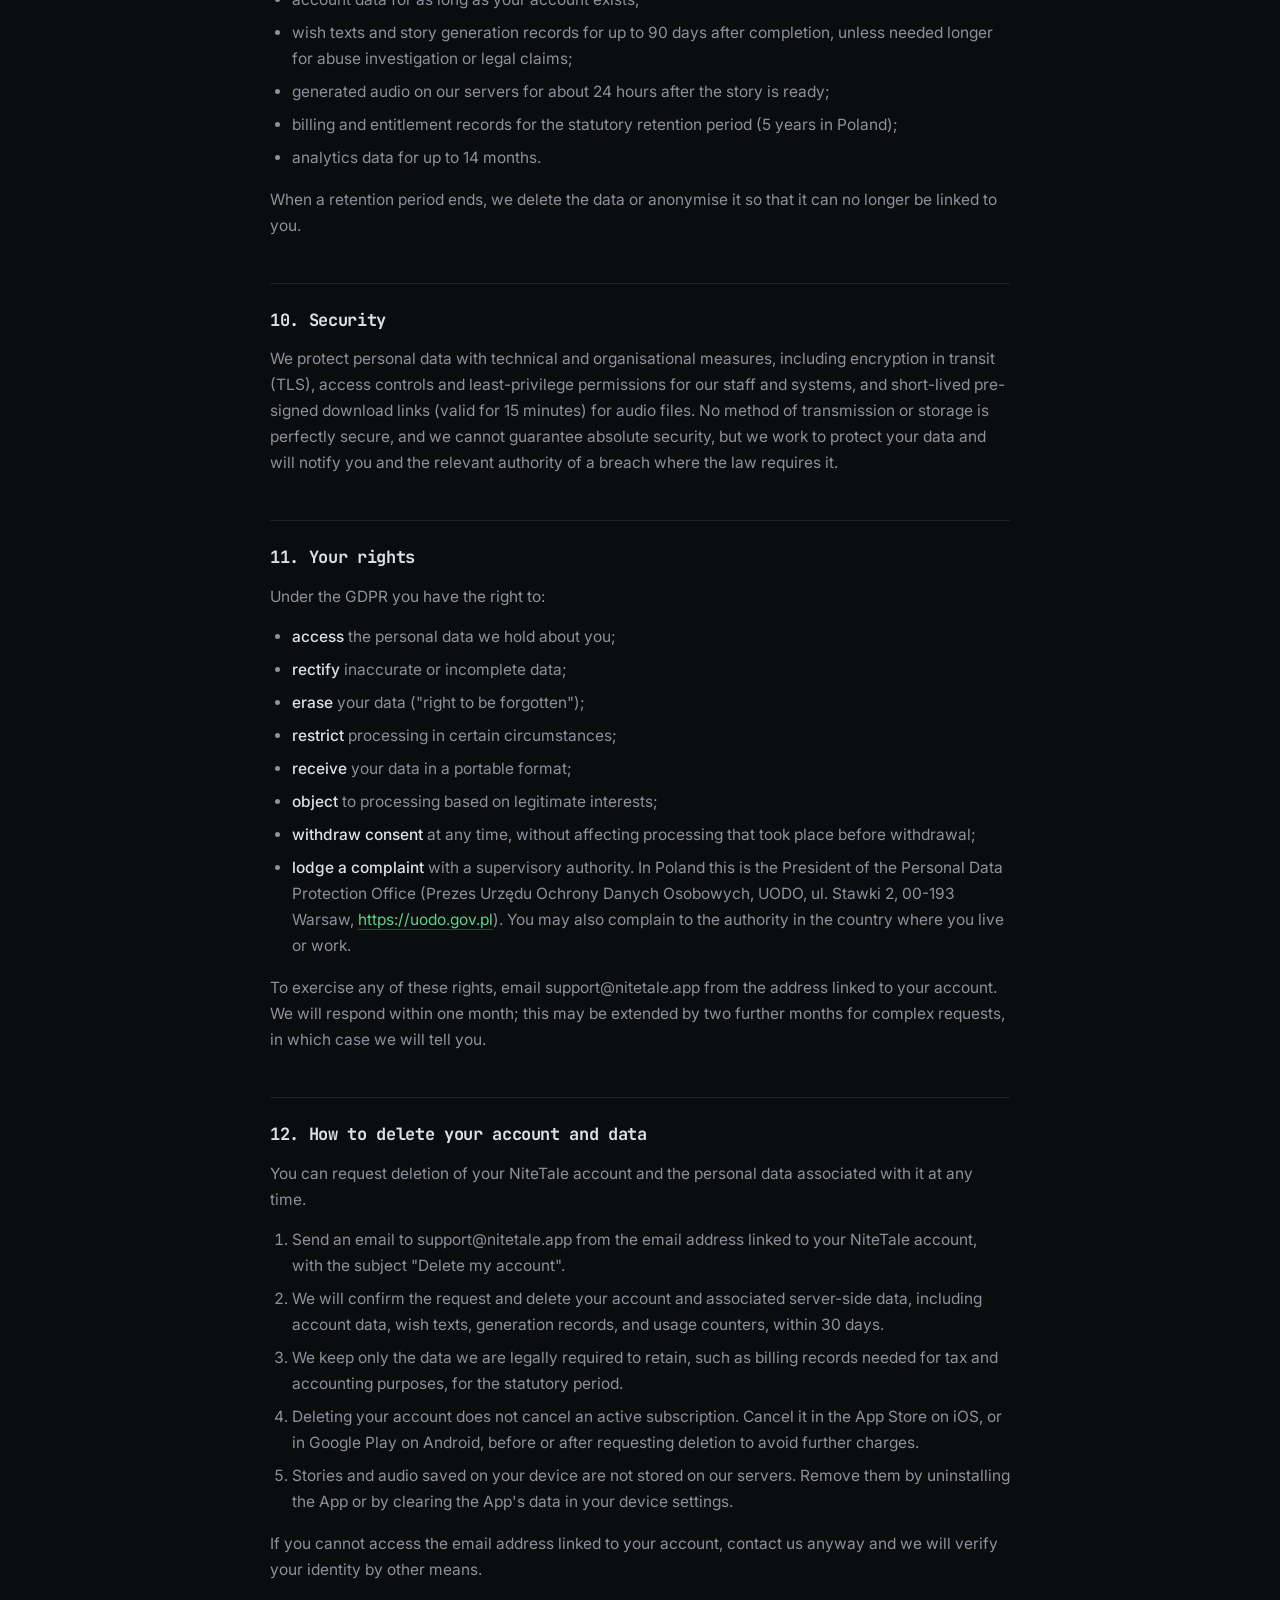
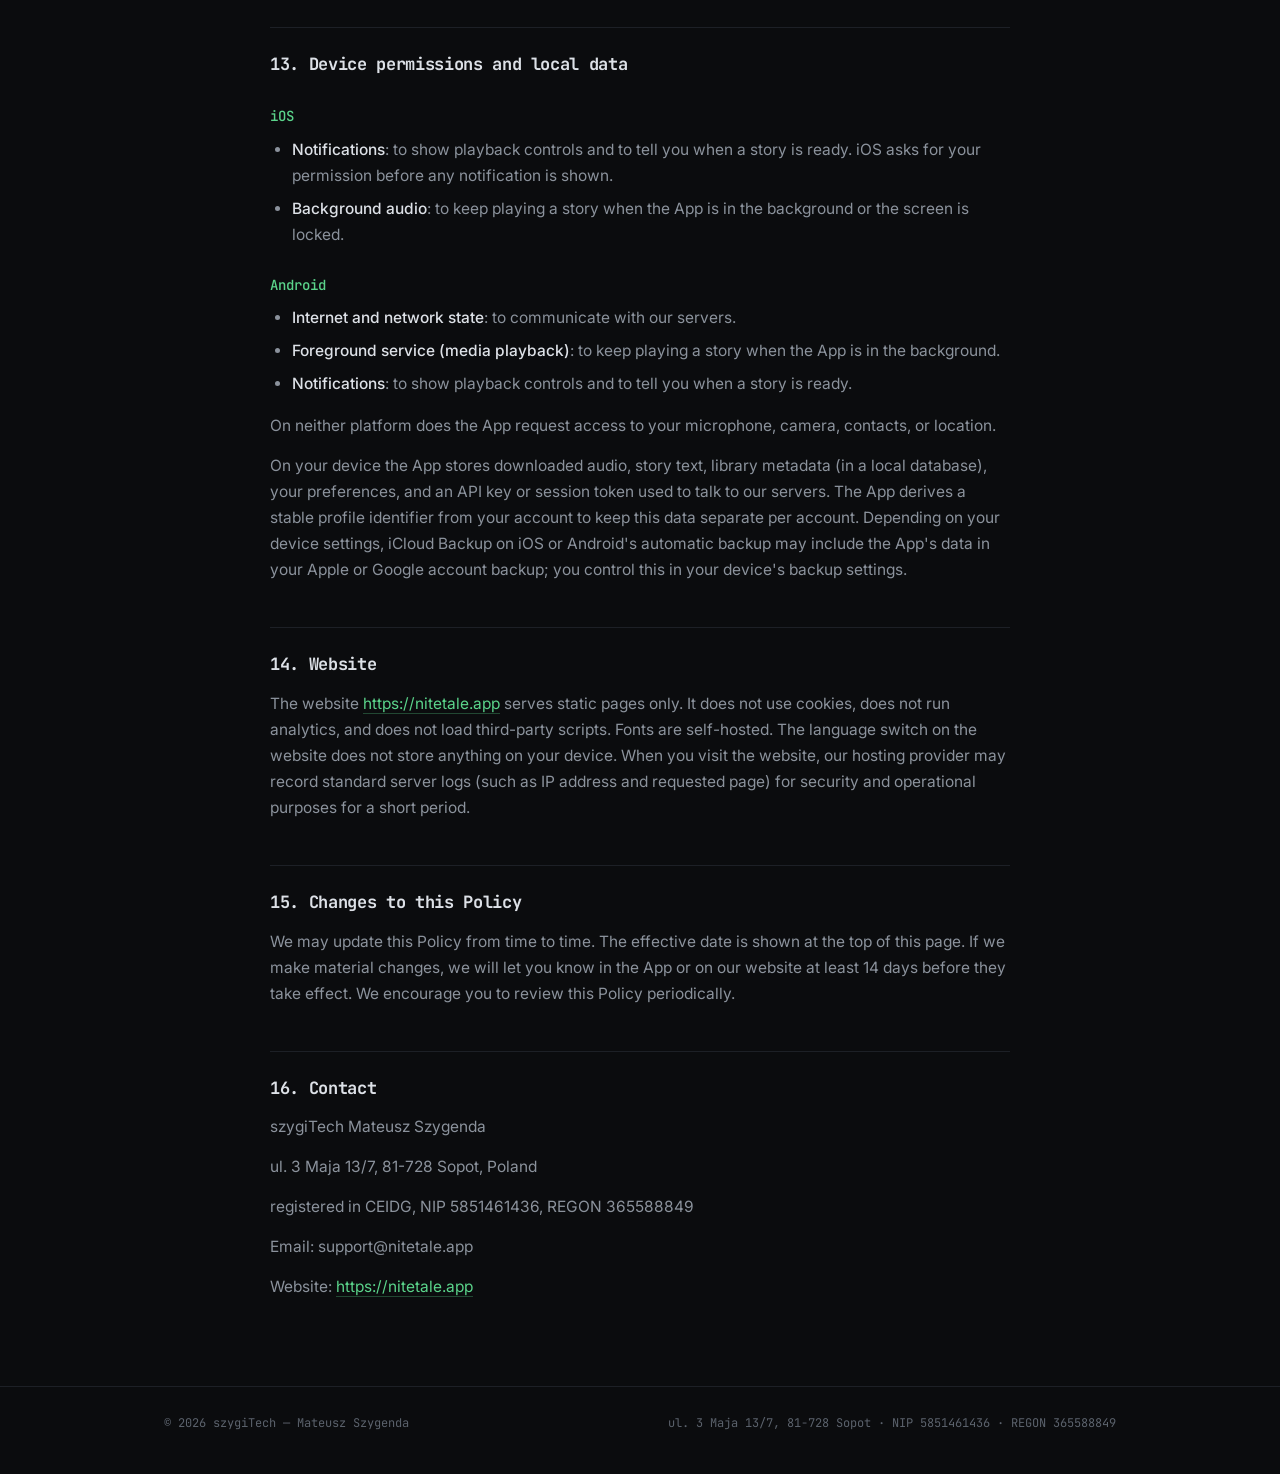
==== commit 55d89472: "Cover iOS in the NiteTale privacy policy The policy was written for the Android release only. Adds t" ====
--- a/products/nitetale/privacy.html
+++ b/products/nitetale/privacy.html
@@ -57,11 +57,11 @@
 <h2>2. Scope</h2>
 <p>This Policy covers:</p>
 <ul>
-  <li>the NiteTale App, distributed through Google Play (other stores may follow, where available);</li>
+  <li>the NiteTale App, distributed through the Apple App Store and Google Play;</li>
   <li>our servers that generate and deliver stories;</li>
   <li>the website <a href="https://nitetale.app">https://nitetale.app</a>.</li>
 </ul>
-<p>It does not cover services operated by others that you use alongside NiteTale, such as your Google account or Google Play. Those are governed by their own privacy policies.</p>
+<p>It does not cover services operated by others that you use alongside NiteTale, such as your Google account, the Apple App Store, or Google Play. Those are governed by their own privacy policies.</p>
 <h2>3. What we collect, why, and how long we keep it</h2>
 <h3>Account data</h3>
 <ul>
@@ -93,7 +93,7 @@
 </ul>
 <h3>Subscription and entitlement data</h3>
 <ul>
-  <li>What: Google Play purchase token, an app user identifier, entitlement identifier, product identifier, store, environment (production or test), purchase and expiry dates.</li>
+  <li>What: the App Store transaction identifier or Google Play purchase token, an app user identifier, entitlement identifier, product identifier, store, environment (production or test), purchase and expiry dates.</li>
   <li>Why: to activate and manage NiteTale Premium and to meet accounting obligations.</li>
   <li>Legal basis: performance of a contract; legal obligation (tax and accounting).</li>
   <li>How long: for the statutory retention period, which in Poland is 5 years for accounting records.</li>
@@ -130,11 +130,12 @@
 <h2>7. Who we share data with</h2>
 <p>We use the following processors to run the Service. Each receives only the data needed for its purpose.</p>
 <ul>
-  <li><strong>Google LLC / Google Ireland Limited</strong>: Firebase Authentication (sign-in), Firebase Analytics (app usage analytics), Google Play Billing (purchases), and the Google Gemini API (story text generation and text-to-speech). Your wish text and the generated story are sent to Google to produce the story and its narration.</li>
+  <li><strong>Apple Inc. / Apple Distribution International Ltd.</strong>: App Store distribution, TestFlight beta testing, and StoreKit in-app purchases on iOS. Apple handles the payment itself; we receive transaction identifiers and subscription status, never your payment card details.</li>
+  <li><strong>Google LLC / Google Ireland Limited</strong>: Firebase Authentication (sign-in), Firebase Analytics (app usage analytics), Google Play Billing (purchases on Android), and the Google Gemini API (story text generation and text-to-speech). Your wish text and the generated story are sent to Google to produce the story and its narration.</li>
   <li><strong>ElevenLabs, Inc.</strong>: fallback text-to-speech and background music generation. Story text may be sent when this provider is used.</li>
   <li><strong>Mubert Inc.</strong>: background music generation. Receives only a short mood description; no story text or personal data.</li>
   <li><strong>Cloudflare, Inc.</strong>: object storage (R2) for generated audio files.</li>
-  <li><strong>RevenueCat, Inc.</strong>: subscription management. Receives the Google Play purchase token and an app user identifier, and sends us entitlement events (entitlement id, product id, store, environment, purchase and expiry dates).</li>
+  <li><strong>RevenueCat, Inc.</strong>: subscription management. Receives the App Store transaction identifier or Google Play purchase token and an app user identifier, and sends us entitlement events (entitlement id, product id, store, environment, purchase and expiry dates).</li>
   <li><strong>szygiTech Mateusz Szygenda's hosting providers</strong> within the EU/EEA or under appropriate safeguards, which run our servers and database.</li>
 </ul>
 <p>We may also disclose data where the law requires it, to protect the rights and safety of our users, or in connection with a merger or sale of our business, in which case this Policy will continue to apply to your data.</p>
@@ -171,19 +172,24 @@
   <li>Send an email to support@nitetale.app from the email address linked to your NiteTale account, with the subject "Delete my account".</li>
   <li>We will confirm the request and delete your account and associated server-side data, including account data, wish texts, generation records, and usage counters, within 30 days.</li>
   <li>We keep only the data we are legally required to retain, such as billing records needed for tax and accounting purposes, for the statutory period.</li>
-  <li>Deleting your account does not cancel a Google Play subscription. Cancel the subscription in Google Play before or after requesting deletion to avoid further charges.</li>
+  <li>Deleting your account does not cancel an active subscription. Cancel it in the App Store on iOS, or in Google Play on Android, before or after requesting deletion to avoid further charges.</li>
   <li>Stories and audio saved on your device are not stored on our servers. Remove them by uninstalling the App or by clearing the App's data in your device settings.</li>
 </ol>
 <p>If you cannot access the email address linked to your account, contact us anyway and we will verify your identity by other means.</p>
 <h2>13. Device permissions and local data</h2>
-<p>The App requests the following Android permissions:</p>
+<h3>iOS</h3>
+<ul>
+  <li><strong>Notifications</strong>: to show playback controls and to tell you when a story is ready. iOS asks for your permission before any notification is shown.</li>
+  <li><strong>Background audio</strong>: to keep playing a story when the App is in the background or the screen is locked.</li>
+</ul>
+<h3>Android</h3>
 <ul>
   <li><strong>Internet and network state</strong>: to communicate with our servers.</li>
   <li><strong>Foreground service (media playback)</strong>: to keep playing a story when the App is in the background.</li>
   <li><strong>Notifications</strong>: to show playback controls and to tell you when a story is ready.</li>
 </ul>
-<p>The App does not request access to your microphone, camera, contacts, or location.</p>
-<p>On your device the App stores downloaded audio, story text, library metadata (in a local database), your preferences, and an API key or session token used to talk to our servers. The App derives a stable profile identifier from your account to keep this data separate per account. Depending on your device settings, Android's automatic backup may include the App's data in your Google account backup; you control this in your device's backup settings.</p>
+<p>On neither platform does the App request access to your microphone, camera, contacts, or location.</p>
+<p>On your device the App stores downloaded audio, story text, library metadata (in a local database), your preferences, and an API key or session token used to talk to our servers. The App derives a stable profile identifier from your account to keep this data separate per account. Depending on your device settings, iCloud Backup on iOS or Android's automatic backup may include the App's data in your Apple or Google account backup; you control this in your device's backup settings.</p>
 <h2>14. Website</h2>
 <p>The website <a href="https://nitetale.app">https://nitetale.app</a> serves static pages only. It does not use cookies, does not run analytics, and does not load third-party scripts. Fonts are self-hosted. The language switch on the website does not store anything on your device. When you visit the website, our hosting provider may record standard server logs (such as IP address and requested page) for security and operational purposes for a short period.</p>
 <h2>15. Changes to this Policy</h2>
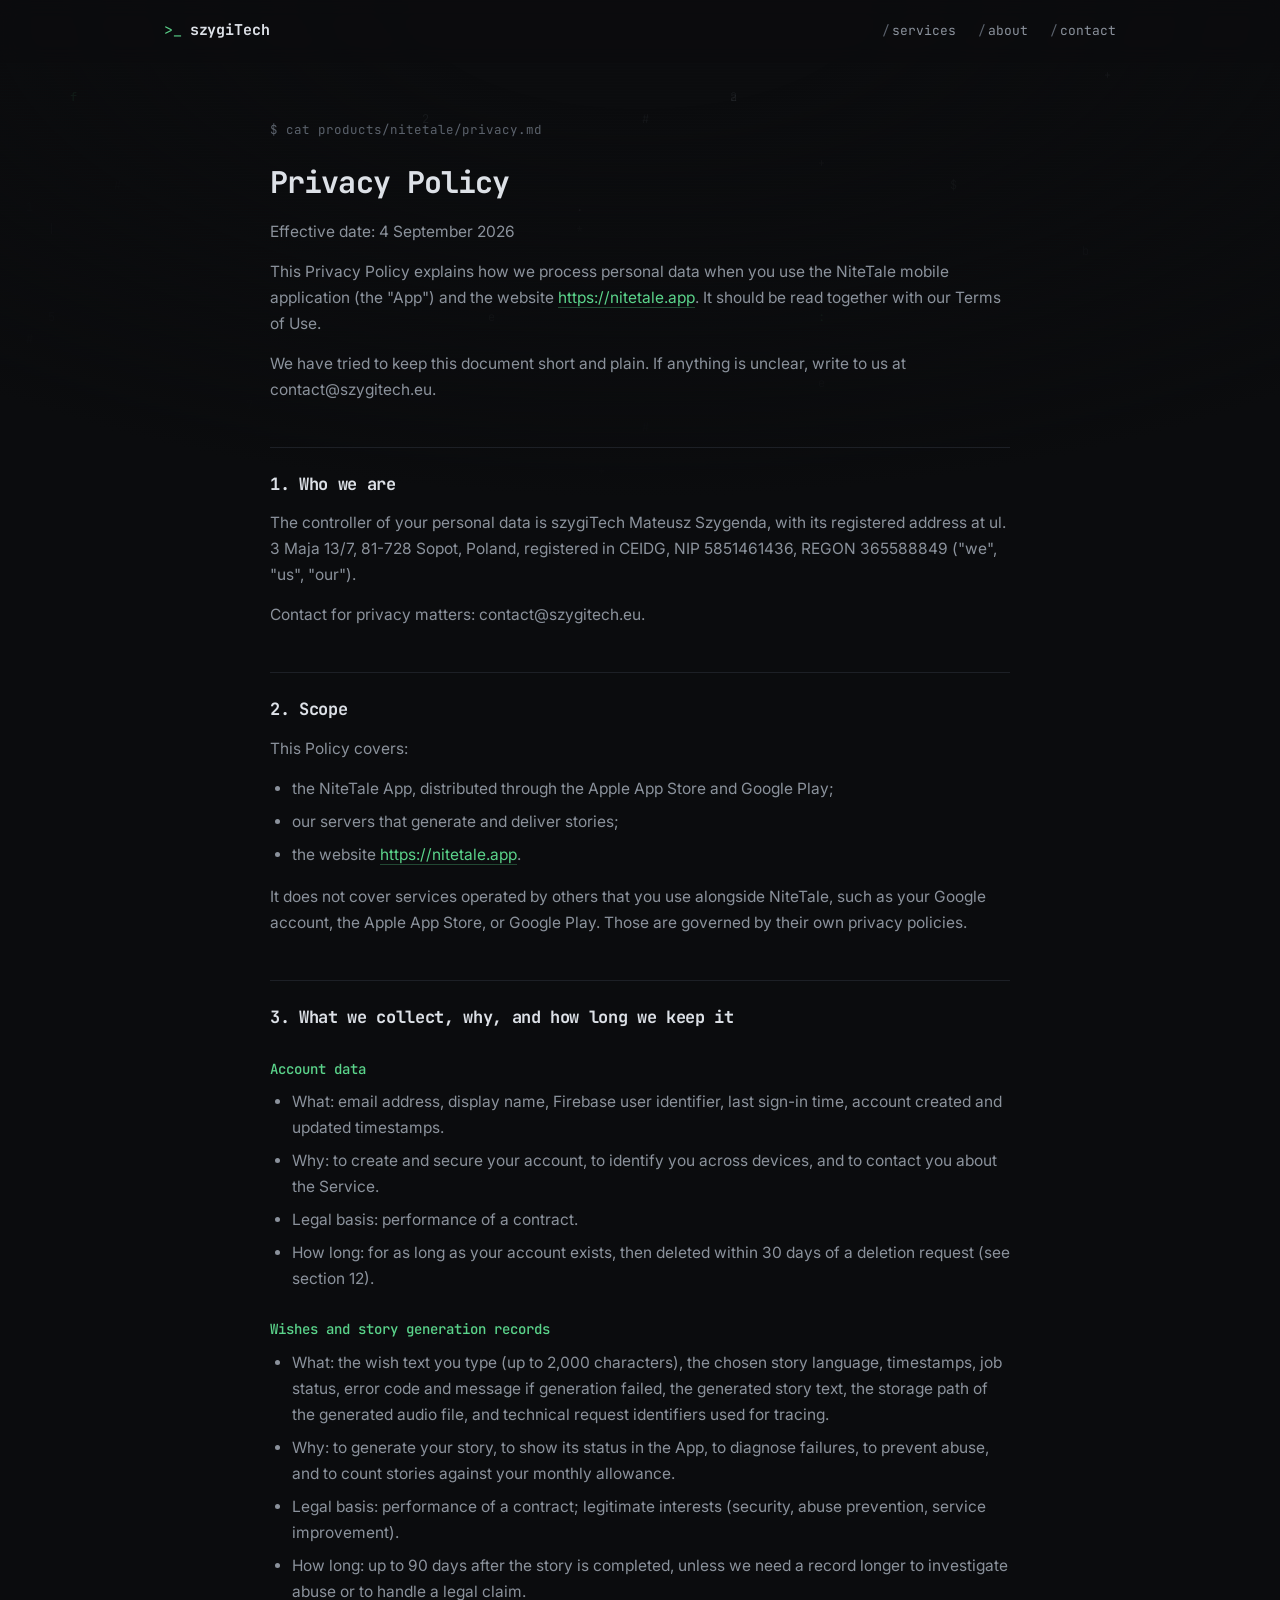
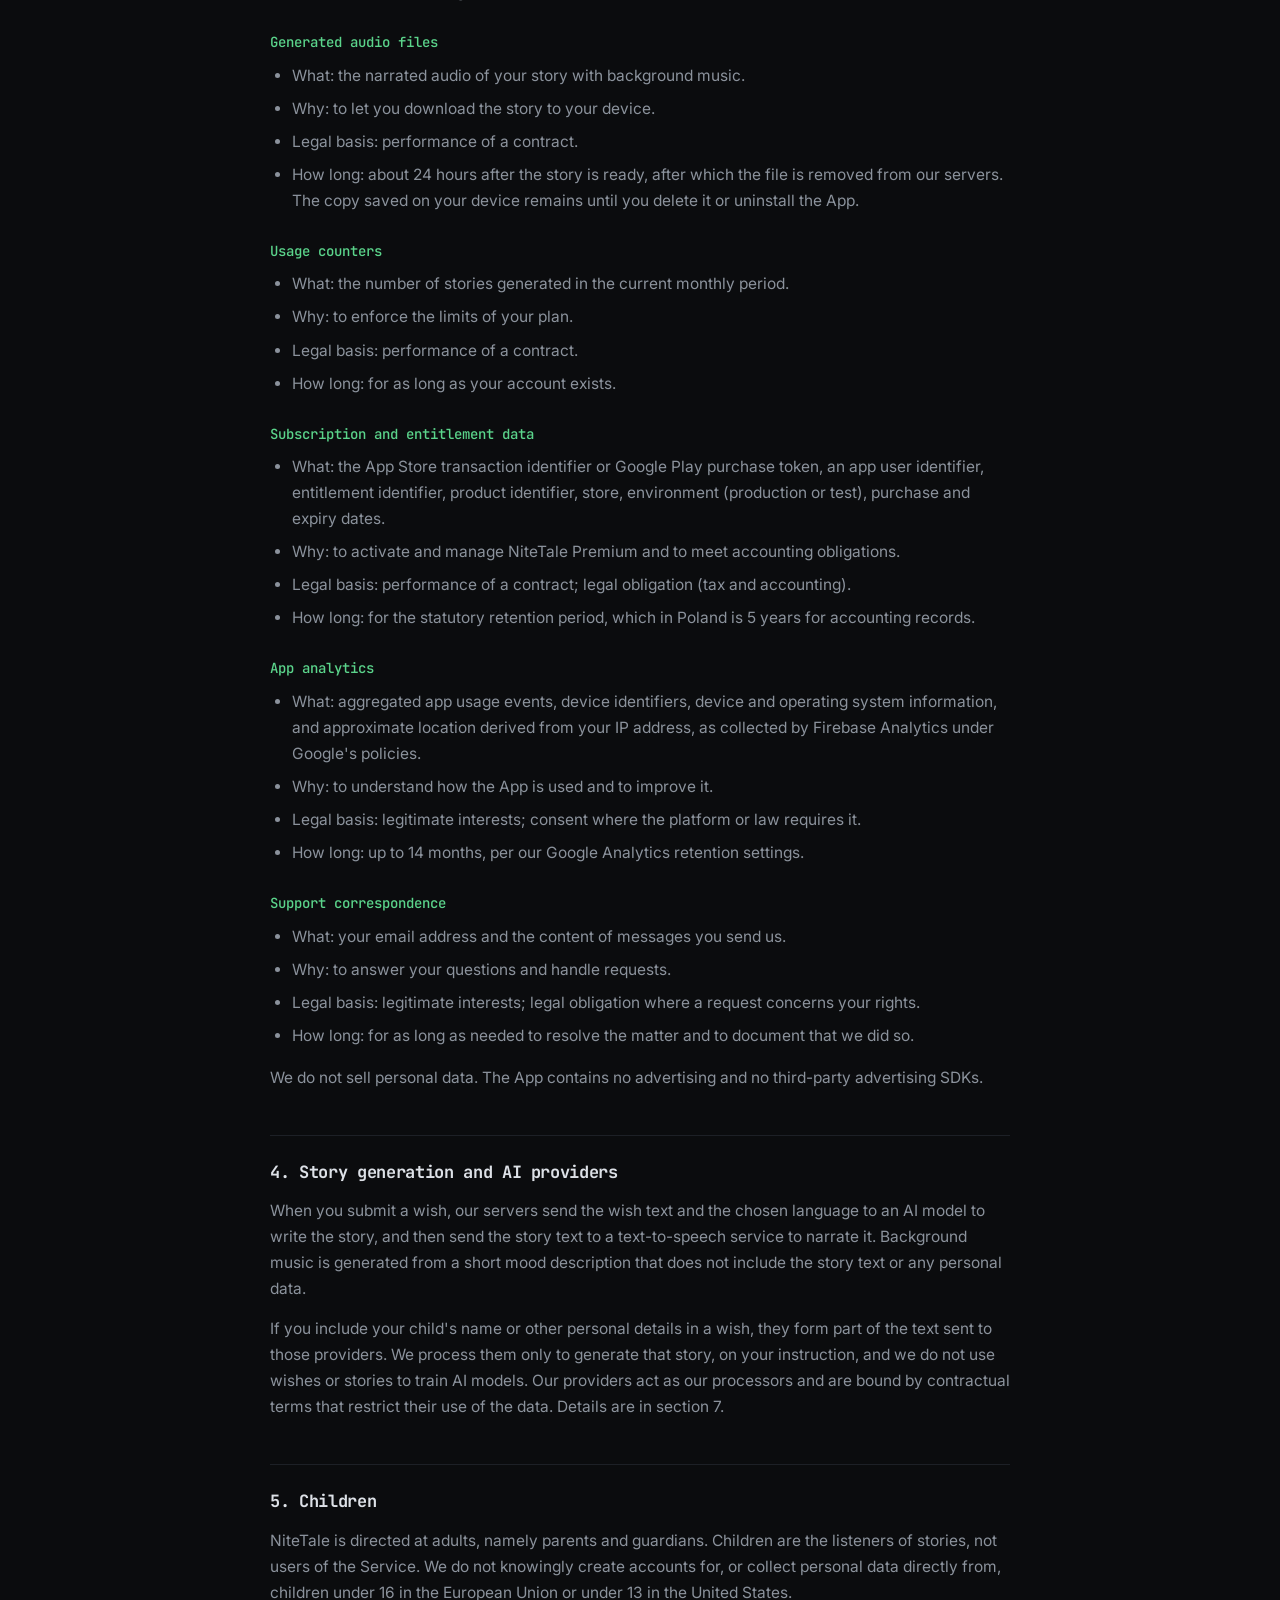
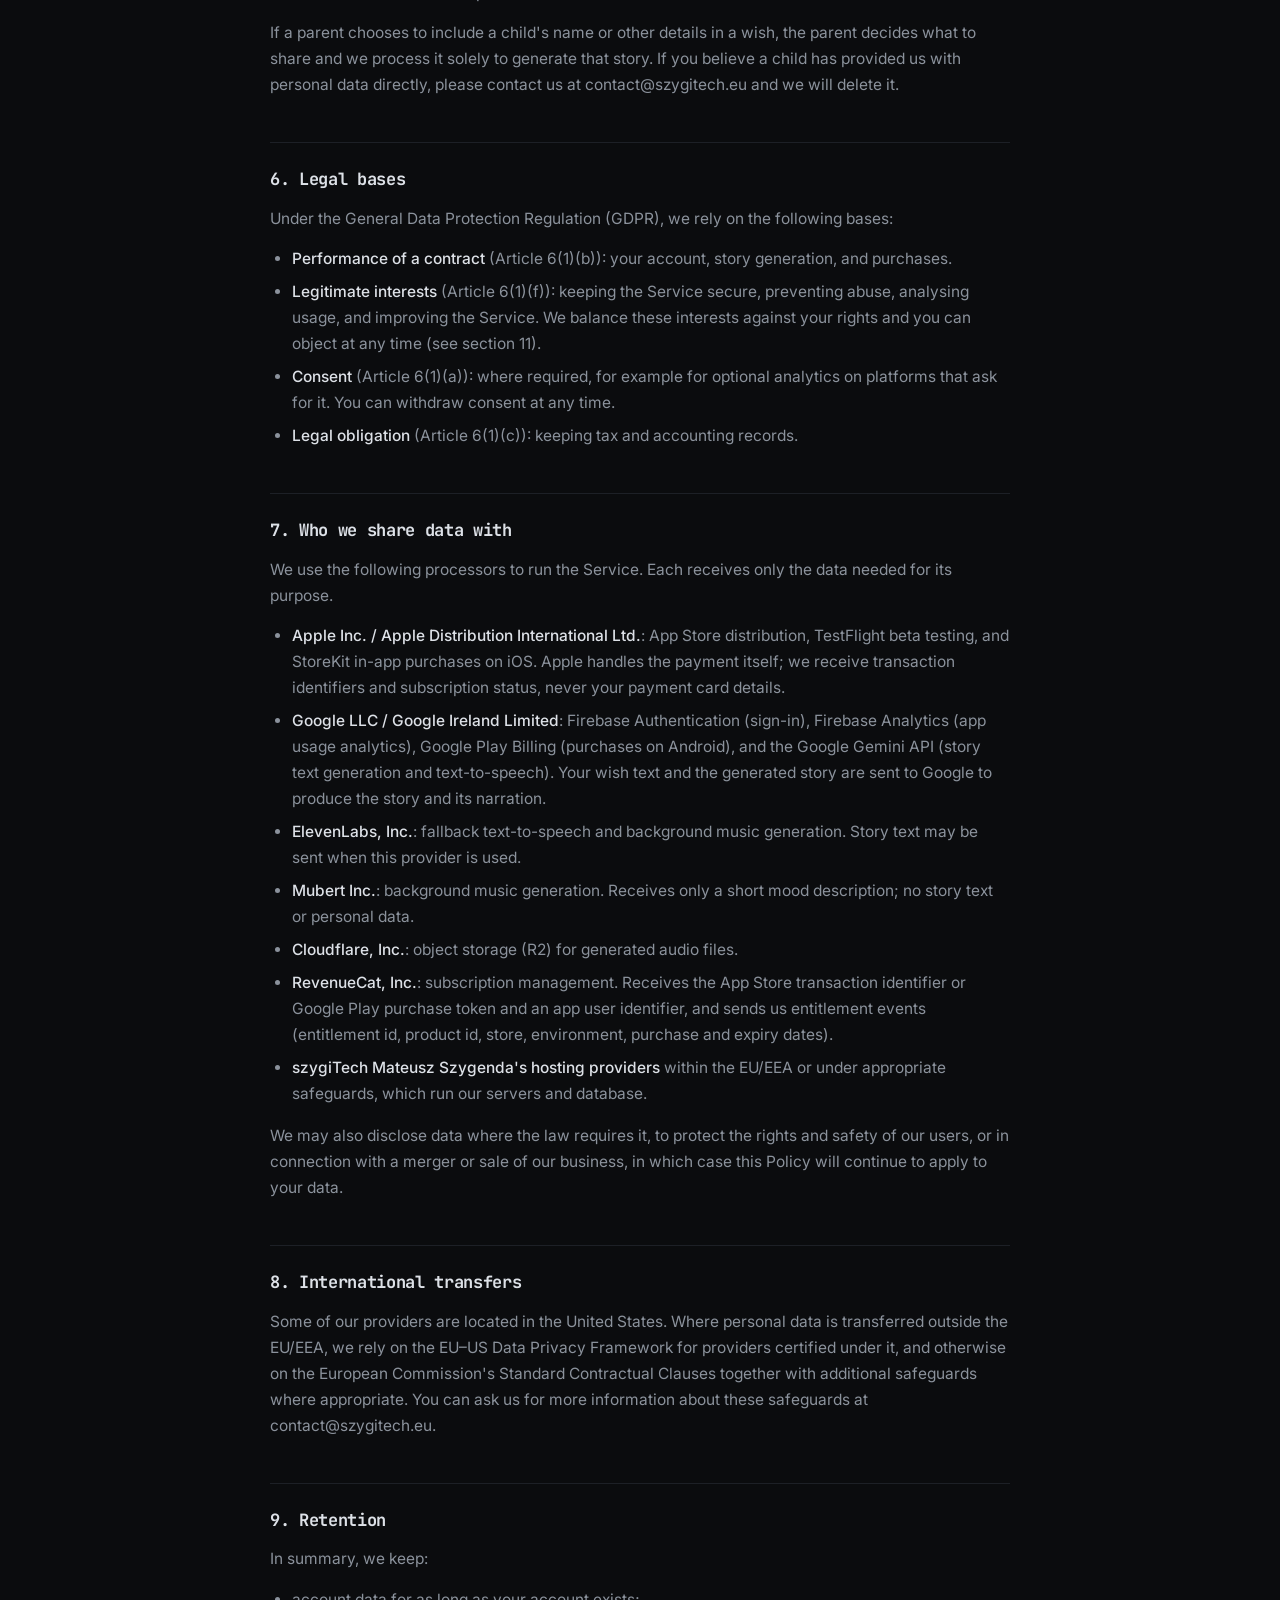
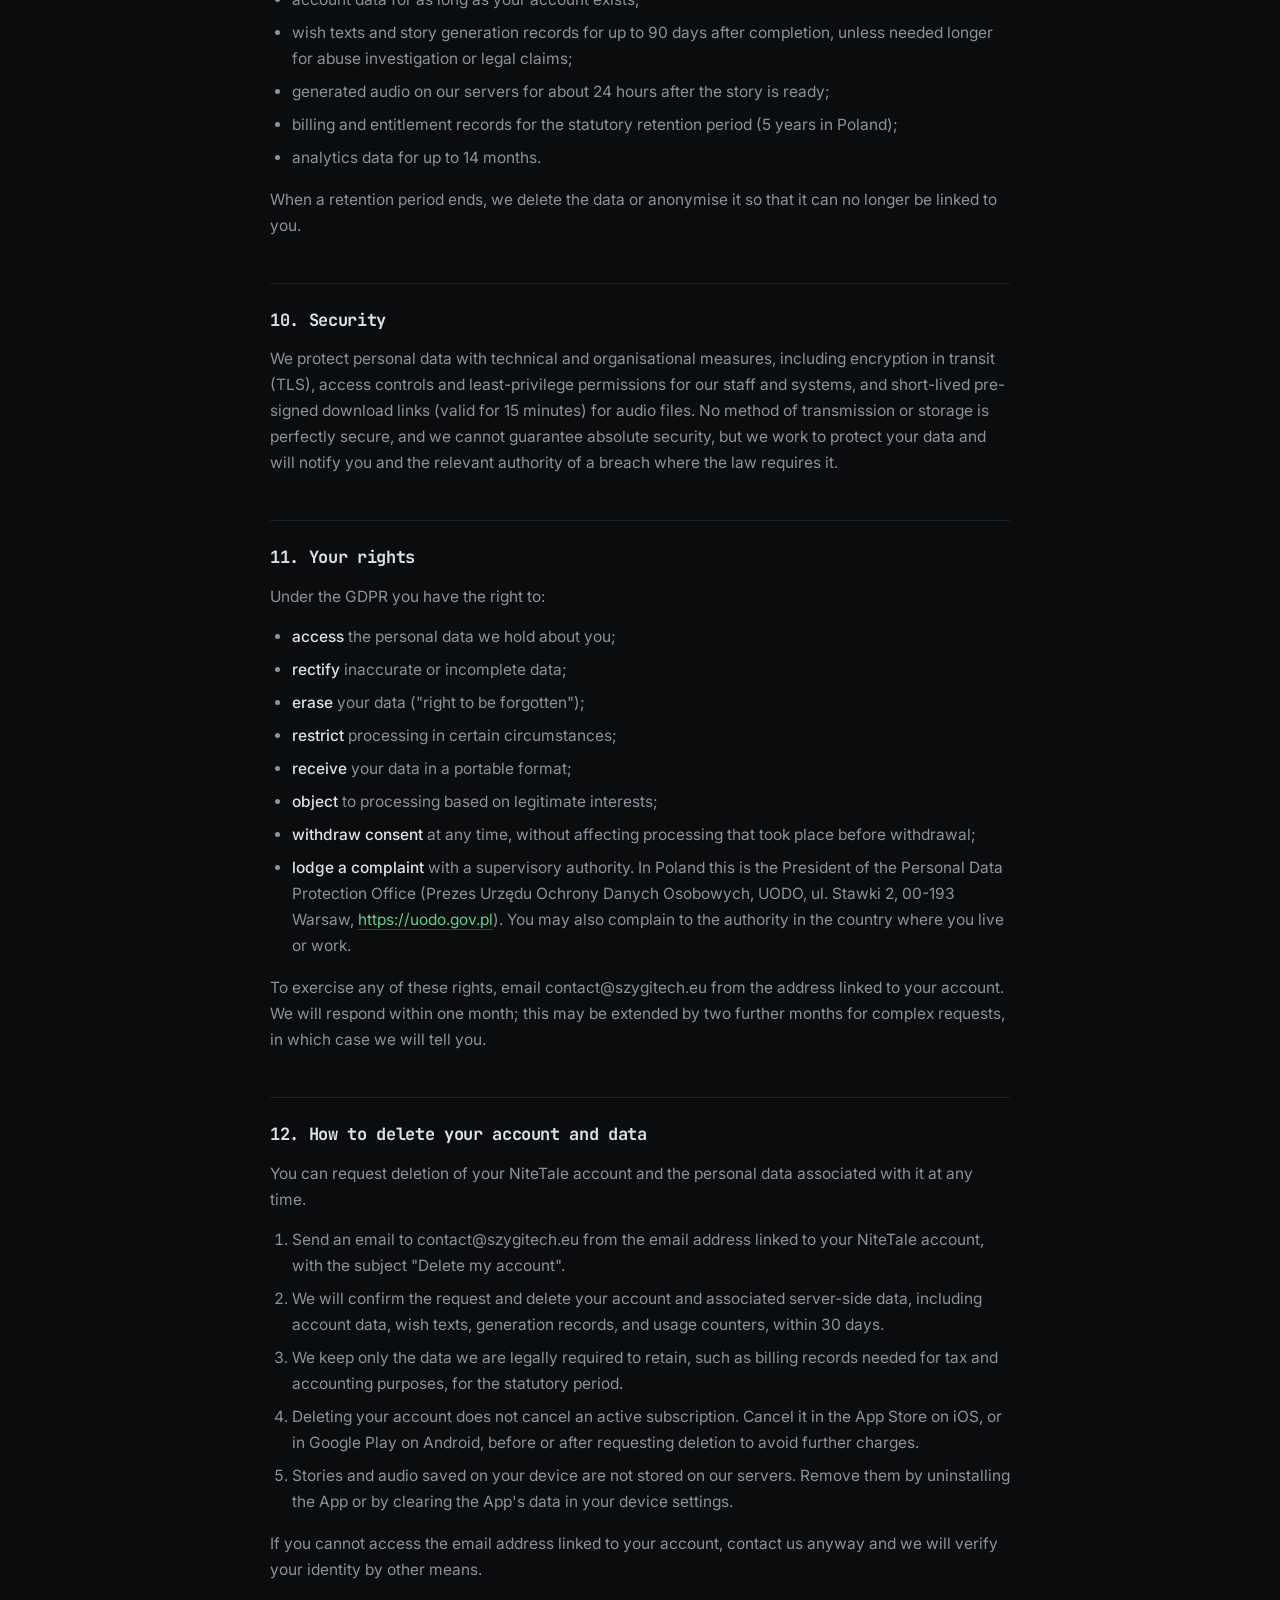
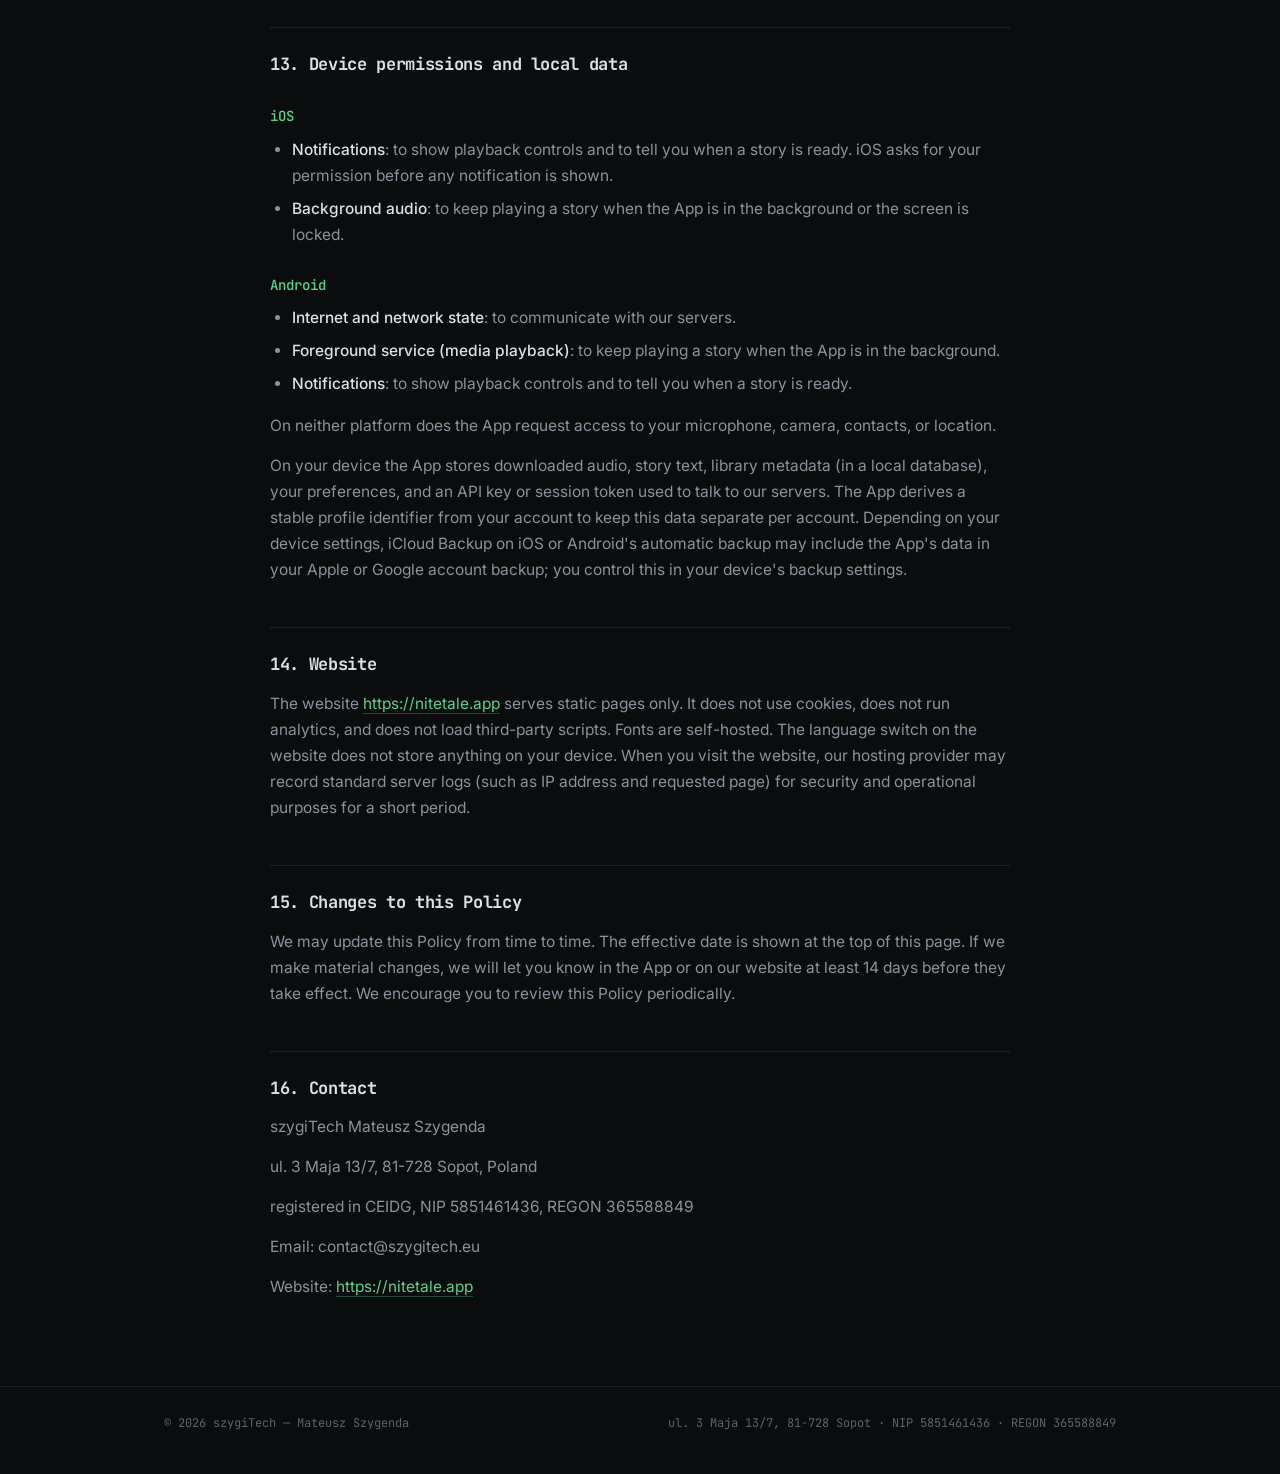
==== commit 923b4cd2: "Use contact@szygitech.eu in the privacy policy Co-Authored-By: Claude Opus 5 (1M context) <noreply@a" ====
--- a/products/nitetale/privacy.html
+++ b/products/nitetale/privacy.html
@@ -50,10 +50,10 @@
     <h1>Privacy Policy</h1>
 <p>Effective date: 4 September 2026</p>
 <p>This Privacy Policy explains how we process personal data when you use the NiteTale mobile application (the "App") and the website <a href="https://nitetale.app">https://nitetale.app</a>. It should be read together with our Terms of Use.</p>
-<p>We have tried to keep this document short and plain. If anything is unclear, write to us at support@nitetale.app.</p>
+<p>We have tried to keep this document short and plain. If anything is unclear, write to us at contact@szygitech.eu.</p>
 <h2>1. Who we are</h2>
 <p>The controller of your personal data is szygiTech Mateusz Szygenda, with its registered address at ul. 3 Maja 13/7, 81-728 Sopot, Poland, registered in CEIDG, NIP 5851461436, REGON 365588849 ("we", "us", "our").</p>
-<p>Contact for privacy matters: support@nitetale.app.</p>
+<p>Contact for privacy matters: contact@szygitech.eu.</p>
 <h2>2. Scope</h2>
 <p>This Policy covers:</p>
 <ul>
@@ -118,7 +118,7 @@
 <p>If you include your child's name or other personal details in a wish, they form part of the text sent to those providers. We process them only to generate that story, on your instruction, and we do not use wishes or stories to train AI models. Our providers act as our processors and are bound by contractual terms that restrict their use of the data. Details are in section 7.</p>
 <h2>5. Children</h2>
 <p>NiteTale is directed at adults, namely parents and guardians. Children are the listeners of stories, not users of the Service. We do not knowingly create accounts for, or collect personal data directly from, children under 16 in the European Union or under 13 in the United States.</p>
-<p>If a parent chooses to include a child's name or other details in a wish, the parent decides what to share and we process it solely to generate that story. If you believe a child has provided us with personal data directly, please contact us at support@nitetale.app and we will delete it.</p>
+<p>If a parent chooses to include a child's name or other details in a wish, the parent decides what to share and we process it solely to generate that story. If you believe a child has provided us with personal data directly, please contact us at contact@szygitech.eu and we will delete it.</p>
 <h2>6. Legal bases</h2>
 <p>Under the General Data Protection Regulation (GDPR), we rely on the following bases:</p>
 <ul>
@@ -140,7 +140,7 @@
 </ul>
 <p>We may also disclose data where the law requires it, to protect the rights and safety of our users, or in connection with a merger or sale of our business, in which case this Policy will continue to apply to your data.</p>
 <h2>8. International transfers</h2>
-<p>Some of our providers are located in the United States. Where personal data is transferred outside the EU/EEA, we rely on the EU–US Data Privacy Framework for providers certified under it, and otherwise on the European Commission's Standard Contractual Clauses together with additional safeguards where appropriate. You can ask us for more information about these safeguards at support@nitetale.app.</p>
+<p>Some of our providers are located in the United States. Where personal data is transferred outside the EU/EEA, we rely on the EU–US Data Privacy Framework for providers certified under it, and otherwise on the European Commission's Standard Contractual Clauses together with additional safeguards where appropriate. You can ask us for more information about these safeguards at contact@szygitech.eu.</p>
 <h2>9. Retention</h2>
 <p>In summary, we keep:</p>
 <ul>
@@ -165,11 +165,11 @@
   <li><strong>withdraw consent</strong> at any time, without affecting processing that took place before withdrawal;</li>
   <li><strong>lodge a complaint</strong> with a supervisory authority. In Poland this is the President of the Personal Data Protection Office (Prezes Urzędu Ochrony Danych Osobowych, UODO, ul. Stawki 2, 00-193 Warsaw, <a href="https://uodo.gov.pl">https://uodo.gov.pl</a>). You may also complain to the authority in the country where you live or work.</li>
 </ul>
-<p>To exercise any of these rights, email support@nitetale.app from the address linked to your account. We will respond within one month; this may be extended by two further months for complex requests, in which case we will tell you.</p>
+<p>To exercise any of these rights, email contact@szygitech.eu from the address linked to your account. We will respond within one month; this may be extended by two further months for complex requests, in which case we will tell you.</p>
 <h2>12. How to delete your account and data</h2>
 <p>You can request deletion of your NiteTale account and the personal data associated with it at any time.</p>
 <ol>
-  <li>Send an email to support@nitetale.app from the email address linked to your NiteTale account, with the subject "Delete my account".</li>
+  <li>Send an email to contact@szygitech.eu from the email address linked to your NiteTale account, with the subject "Delete my account".</li>
   <li>We will confirm the request and delete your account and associated server-side data, including account data, wish texts, generation records, and usage counters, within 30 days.</li>
   <li>We keep only the data we are legally required to retain, such as billing records needed for tax and accounting purposes, for the statutory period.</li>
   <li>Deleting your account does not cancel an active subscription. Cancel it in the App Store on iOS, or in Google Play on Android, before or after requesting deletion to avoid further charges.</li>
@@ -198,7 +198,7 @@
 <p>szygiTech Mateusz Szygenda</p>
 <p>ul. 3 Maja 13/7, 81-728 Sopot, Poland</p>
 <p>registered in CEIDG, NIP 5851461436, REGON 365588849</p>
-<p>Email: support@nitetale.app</p>
+<p>Email: contact@szygitech.eu</p>
 <p>Website: <a href="https://nitetale.app">https://nitetale.app</a></p>
   </section>
 </main>
